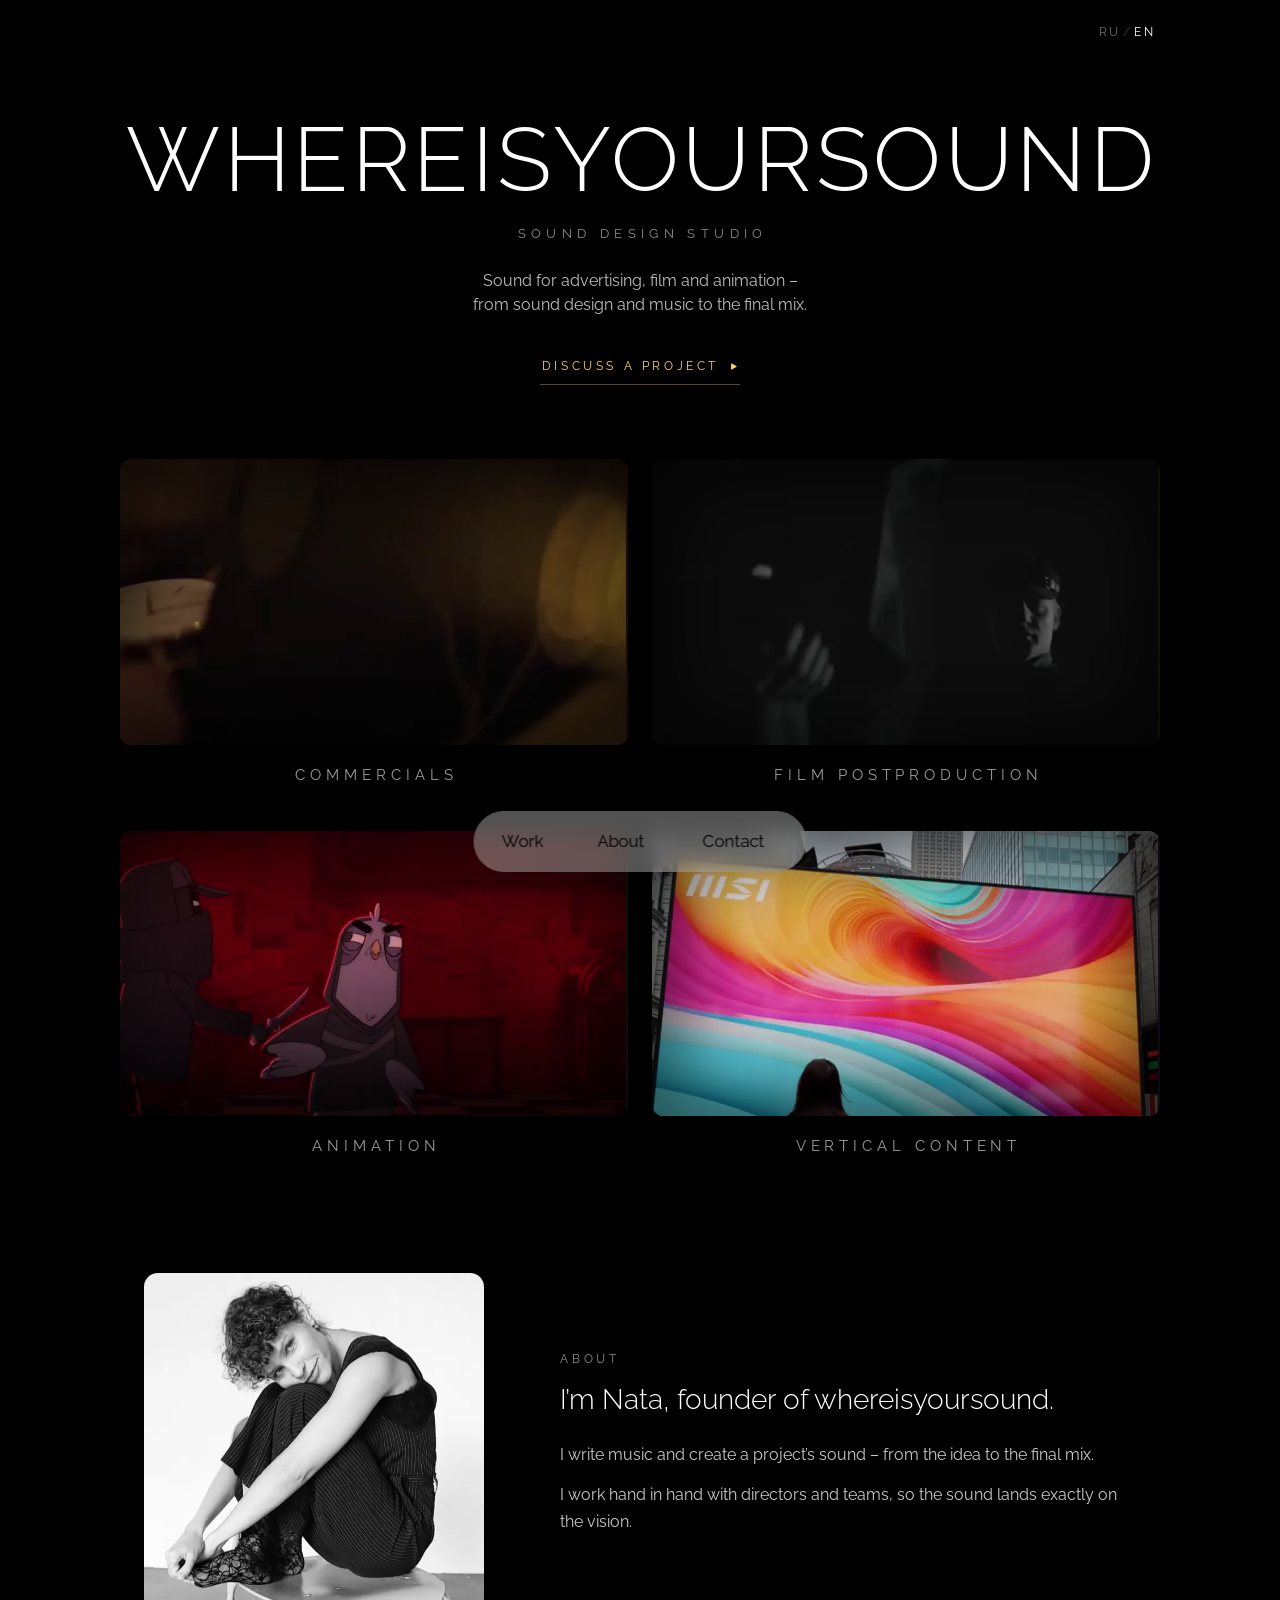
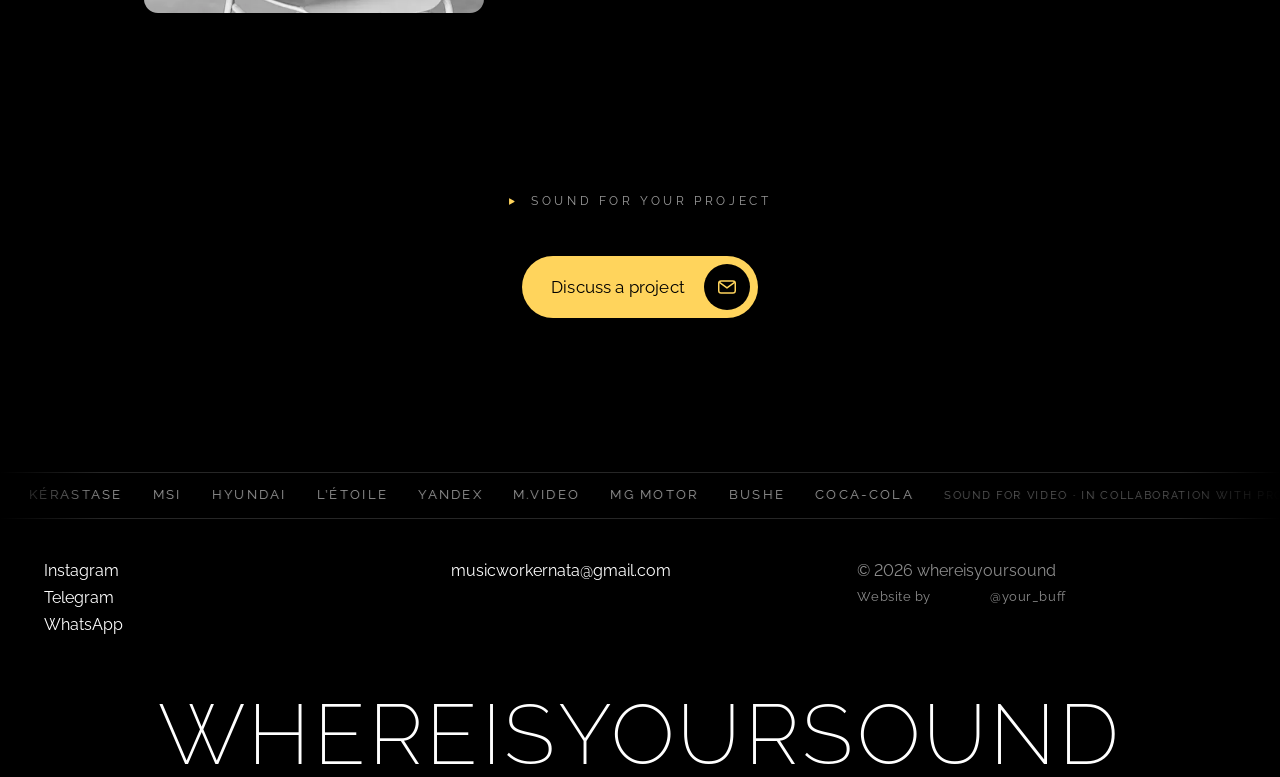
==== index.html @ 17f1e1b6 "Link preview: a clearer "Sound design studio" Co-Authored-By: Claude Opus 5.5 <noreply@anthropic.com" ====
<!doctype html>
<html lang="en">
<head>
<meta charset="utf-8">
<meta name="viewport" content="width=device-width, initial-scale=1">
<title>whereisyoursound – sound for advertising, film and animation</title>
<meta name="description" content="whereisyoursound – sound design and music by Nata for advertising, film and animation, from sound design to the final mix.">
<link rel="canonical" href="https://whereisyoursound.com/">
<meta name="theme-color" content="#000000">
<!-- link previews in messengers and social networks -->
<meta property="og:type" content="website">
<meta property="og:site_name" content="whereisyoursound">
<meta property="og:title" content="whereisyoursound – sound design studio">
<meta property="og:description" content="Sound for film, advertising and animation – from sound design and music to the final mix. Nata.">
<meta property="og:url" content="https://whereisyoursound.com/">
<meta property="og:image" content="https://whereisyoursound.com/assets/img/og.jpg?v=5">
<meta property="og:image:width" content="1200">
<meta property="og:image:height" content="630">
<meta property="og:image:alt" content="whereisyoursound – sound design studio">
<meta name="twitter:card" content="summary_large_image">
<link rel="icon" href="assets/img/favicon.svg" type="image/svg+xml">
<link rel="preload" href="assets/fonts/raleway-latin-wght-normal.woff2" as="font" type="font/woff2" crossorigin>
<link rel="preload" href="assets/fonts/raleway-cyrillic-wght-normal.woff2" as="font" type="font/woff2" crossorigin>
<link rel="preconnect" href="https://kinescope.io">
<link rel="stylesheet" href="assets/css/style.css?v=20261029l">
</head>
<body>



<main>
  <header class="masthead container">
    <div class="lang" role="group" aria-label="Язык" data-i18n-attr="aria-label:langLabel">
      <button type="button" data-lang="ru" aria-pressed="true" lang="ru" aria-label="Русский">RU</button>
      <button type="button" data-lang="en" aria-pressed="false" lang="en" aria-label="English">EN</button>
    </div>
    <h1 class="masthead__title">whereisyoursound</h1>
    <p class="masthead__sub" data-i18n="sub">Sound design studio</p>
    <p class="masthead__offer" data-i18n="offer">Звук для рекламы, кино и анимации – от саунд-дизайна и музыки до сведения.</p>
    <div class="hero-contact">
      <button type="button" class="masthead__cta" aria-expanded="false" aria-controls="hero-ways"><span data-i18n="ctaShort">Обсудить проект</span><svg width="20" height="20" viewBox="0 0 24 24" fill="currentColor" aria-hidden="true"><path d="M7.4 3.9Q5.5 2.8 5.5 5v14q0 2.2 1.9 1.1l12-6.9q1.9-1.2 0-2.4z"/></svg></button>
      <div class="hero-ways" id="hero-ways">
        <a href="mailto:musicworkernata@gmail.com" aria-label="E-mail" title="musicworkernata@gmail.com" tabindex="-1"><svg width="20" height="20" viewBox="0 0 24 24" fill="none" stroke="currentColor" stroke-width="1.6" stroke-linecap="round" stroke-linejoin="round" aria-hidden="true"><rect x="3" y="5.5" width="18" height="13" rx="2.5"/><path d="m3.8 7 8.2 6 8.2-6"/></svg></a>
        <a href="https://t.me/whereisyourbird" target="_blank" rel="noopener" aria-label="Telegram" title="Telegram" tabindex="-1"><svg width="20" height="20" viewBox="0 0 24 24" fill="currentColor" aria-hidden="true"><path d="M20.7 4.3c.4-.2.9.2.8.7l-2.9 13.6c-.1.6-.8.8-1.3.5l-4.1-3-2 1.9c-.2.2-.6.1-.6-.2l.2-3 7.2-6.6c.3-.3-.1-.6-.4-.4l-8.9 5.6-3.8-1.2c-.6-.2-.6-1 0-1.2z"/></svg></a>
        <a href="https://wa.me/995591052375" target="_blank" rel="noopener" aria-label="WhatsApp" title="WhatsApp" tabindex="-1"><svg width="20" height="20" viewBox="0 0 24 24" fill="none" stroke="currentColor" stroke-width="1.6" stroke-linecap="round" stroke-linejoin="round" aria-hidden="true"><path d="M3.6 20.4 4.8 16A8.6 8.6 0 1 1 8 19.2z"/><path d="M9.2 8.4c.2-.4.6-.4.8 0l.7 1.5c.1.3 0 .6-.2.8l-.5.5a6 6 0 0 0 2.9 2.9l.5-.5c.2-.2.5-.3.8-.2l1.5.7c.4.2.4.6 0 .8-.7.6-1.6.9-2.5.6a8 8 0 0 1-4.6-4.6c-.3-.9 0-1.8.6-2.5z" fill="currentColor" stroke="none"/></svg></a>
      </div>
    </div>
  </header>

  <section id="work" class="container" aria-labelledby="work-label">
    <h2 id="work-label" class="visually-hidden" data-i18n="workLabel">Работы</h2>
    <div class="cats" id="cats"></div>
  </section>

  <section id="about" class="about">
    <div class="container about__inner">
      <img class="about__photo" src="assets/img/nata.webp"
        srcset="assets/img/nata-320.webp 320w, assets/img/nata.webp 600w"
        sizes="(min-width: 760px) 340px, 112px"
        width="600" height="600" loading="lazy" decoding="async"
        alt="Ната, основательница whereisyoursound" data-i18n-attr="alt:photoAlt">
      <div class="about__head">
        <p class="eyebrow" data-i18n="who">Обо мне</p>
        <p class="about__lead" data-i18n="l1">Я Ната, основательница whereisyoursound.</p>
      </div>
      <div class="about__body reveal">
        <span><span data-i18n="l2">Пишу музыку и создаю звук проекта – от идеи до финального микса.</span></span>
        <span><span data-i18n="l3">Работаю в тесной связке с режиссёрами и командами: так звук попадает точно в замысел.</span></span>
      </div>
    </div>
  </section>

  <section id="contact" class="container contact">
    <p class="contact__kicker"><svg width="20" height="20" viewBox="0 0 24 24" fill="currentColor" aria-hidden="true"><path d="M7.4 3.9Q5.5 2.8 5.5 5v14q0 2.2 1.9 1.1l12-6.9q1.9-1.2 0-2.4z"/></svg><span data-i18n="kicker">Звук для вашего проекта</span></p>
    <div class="contact__action">
      <button type="button" class="cta" aria-expanded="false" aria-controls="contact-menu">
        <span class="cta__text" data-i18n="cta">Обсудить проект</span>
        <svg width="20" height="20" viewBox="0 0 24 24" fill="none" stroke="currentColor" stroke-width="1.6" stroke-linecap="round" stroke-linejoin="round" aria-hidden="true"><rect x="3" y="5.5" width="18" height="13" rx="2.5"/><path d="m3.8 7 8.2 6 8.2-6"/></svg>
      </button>
      <div class="contact-menu" id="contact-menu" role="menu" hidden>
        <a role="menuitem" href="mailto:musicworkernata@gmail.com"><span class="contact-menu__icon"><svg width="20" height="20" viewBox="0 0 24 24" fill="none" stroke="currentColor" stroke-width="1.6" stroke-linecap="round" stroke-linejoin="round" aria-hidden="true"><rect x="3" y="5.5" width="18" height="13" rx="2.5"/><path d="m3.8 7 8.2 6 8.2-6"/></svg></span><span data-i18n="byMail">Почта</span></a>
        <a role="menuitem" href="https://t.me/whereisyourbird" target="_blank" rel="noopener"><span class="contact-menu__icon"><svg width="20" height="20" viewBox="0 0 24 24" fill="currentColor" aria-hidden="true"><path d="M20.7 4.3c.4-.2.9.2.8.7l-2.9 13.6c-.1.6-.8.8-1.3.5l-4.1-3-2 1.9c-.2.2-.6.1-.6-.2l.2-3 7.2-6.6c.3-.3-.1-.6-.4-.4l-8.9 5.6-3.8-1.2c-.6-.2-.6-1 0-1.2z"/></svg></span>Telegram</a>
        <a role="menuitem" href="https://wa.me/995591052375" target="_blank" rel="noopener"><span class="contact-menu__icon"><svg width="20" height="20" viewBox="0 0 24 24" fill="none" stroke="currentColor" stroke-width="1.6" stroke-linecap="round" stroke-linejoin="round" aria-hidden="true"><path d="M3.6 20.4 4.8 16A8.6 8.6 0 1 1 8 19.2z"/><path d="M9.2 8.4c.2-.4.6-.4.8 0l.7 1.5c.1.3 0 .6-.2.8l-.5.5a6 6 0 0 0 2.9 2.9l.5-.5c.2-.2.5-.3.8-.2l1.5.7c.4.2.4.6 0 .8-.7.6-1.6.9-2.5.6a8 8 0 0 1-4.6-4.6c-.3-.9 0-1.8.6-2.5z" fill="currentColor" stroke="none"/></svg></span>WhatsApp</a>
      </div>
    </div>
  </section>
</main>

<section class="marquee marquee--loud" aria-labelledby="brands-label">
  <h2 id="brands-label" class="visually-hidden" data-i18n="brandsLabel">Бренды и проекты</h2>
  <div class="marquee__track" id="marquee"></div>
</section>

<footer class="footer container">
  <div class="footer__grid">
    <div class="footer__links">
      <a href="https://www.instagram.com/whereisyoursound/" target="_blank" rel="noopener">Instagram</a>
      <a href="https://t.me/whereisyourbird" target="_blank" rel="noopener">Telegram</a>
      <a href="https://wa.me/995591052375" target="_blank" rel="noopener">WhatsApp</a>
    </div>
    <a class="footer__mail" href="mailto:musicworkernata@gmail.com">musicworkernata@gmail.com</a>
    <div class="muted">
      <div>© <span id="year">2026</span> whereisyoursound</div>
      <a class="footer__credit" href="https://t.me/your_buff" target="_blank" rel="noopener"><span data-i18n="credit">Разработка сайта –</span> @your_buff</a>
    </div>
  </div>
  <div class="footer__word" aria-hidden="true">whereisyoursound</div>
</footer>

<nav class="nav" aria-label="Основная навигация" data-i18n-attr="aria-label:navLabel">
  <a href="#work" data-i18n="navWork">Работы</a>
  <a href="#about" data-i18n="navAbout">Обо мне</a>
  <a href="#contact" data-i18n="navContact">Контакты</a>
</nav>

<dialog class="sheet" id="sheet" aria-labelledby="sheet-title">
  <div class="container">
    <div class="sheet__head">
      <h2 class="sheet__title" id="sheet-title"></h2>
      <button type="button" class="sheet__close" id="sheet-close" aria-label="Закрыть" data-i18n-attr="aria-label:close">
        <svg width="26" height="26" viewBox="0 0 24 24" fill="none" stroke="currentColor" stroke-width="1.6" stroke-linecap="round" aria-hidden="true"><path d="M5 5l14 14M19 5 5 19"/></svg>
      </button>
    </div>
    <div class="cards" id="cards"></div>
  </div>
</dialog>

<script src="assets/js/data.js?v=20261029l"></script>
<script src="assets/js/main.js?v=20261029l"></script>
<script src="assets/js/trail.js?v=20261029l" defer></script>
</body>
</html>
---- assets/css/style.css ----
/* ---------- Fonts (self-hosted Raleway, no external requests) ---------- */
@font-face {
  font-family: "Raleway";
  font-style: normal;
  font-weight: 100 900;
  font-display: swap;
  src: url("../fonts/raleway-cyrillic-wght-normal.woff2") format("woff2");
  unicode-range: U+0301, U+0400-045F, U+0490-0491, U+04B0-04B1, U+2116;
}
@font-face {
  font-family: "Raleway";
  font-style: normal;
  font-weight: 100 900;
  font-display: swap;
  src: url("../fonts/raleway-latin-wght-normal.woff2") format("woff2");
  unicode-range: U+0000-00FF, U+0131, U+0152-0153, U+02BB-02BC, U+02C6, U+02DA, U+02DC, U+0304, U+0308, U+0329, U+2000-206F, U+20AC, U+2122, U+2191, U+2193, U+2212, U+2215, U+FEFF, U+FFFD;
}

/* ---------- Tokens ---------- */
:root {
  --accent: #ff5a2e;
  --tri: #ffd45c; /* the warm yellow of the triangles: marquee, cursor, contact circle */
  --cursor: url("data:image/svg+xml,%3Csvg xmlns='http://www.w3.org/2000/svg' width='28' height='28' viewBox='0 0 28 28'%3E%3Ccircle cx='14' cy='14' r='12.5' fill='rgba(0,0,0,0.45)' stroke='rgba(0,0,0,0.5)' stroke-width='3'/%3E%3Ccircle cx='14' cy='14' r='12.5' fill='none' stroke='%23ffd45c' stroke-width='1.4'/%3E%3Cpath d='M12.2 9.6Q11 8.9 11 10.3v7.4q0 1.4 1.2.7l6.3-3.7q1.2-.7 0-1.4z' fill='%23ffd45c'/%3E%3C/svg%3E") 14 14, auto;
  --cursor-link: url("data:image/svg+xml,%3Csvg xmlns='http://www.w3.org/2000/svg' width='28' height='28' viewBox='0 0 28 28'%3E%3Ccircle cx='14' cy='14' r='12.5' fill='rgba(0,0,0,0.45)' stroke='rgba(0,0,0,0.5)' stroke-width='3'/%3E%3Ccircle cx='14' cy='14' r='12.5' fill='none' stroke='%23ffd45c' stroke-width='1.4'/%3E%3Cpath d='M12.2 9.6Q11 8.9 11 10.3v7.4q0 1.4 1.2.7l6.3-3.7q1.2-.7 0-1.4z' fill='%23ffd45c'/%3E%3C/svg%3E") 14 14, pointer;
  --cursor-video: url("data:image/svg+xml,%3Csvg xmlns='http://www.w3.org/2000/svg' width='56' height='56' viewBox='0 0 28 28'%3E%3Ccircle cx='14' cy='14' r='12.5' fill='rgba(0,0,0,0.45)' stroke='rgba(0,0,0,0.5)' stroke-width='3'/%3E%3Ccircle cx='14' cy='14' r='12.5' fill='none' stroke='%23ffd45c' stroke-width='1'/%3E%3Cpath d='M12.2 9.6Q11 8.9 11 10.3v7.4q0 1.4 1.2.7l6.3-3.7q1.2-.7 0-1.4z' fill='%23ffd45c'/%3E%3C/svg%3E") 28 28, pointer; /* bigger over the videos */
  --cursor-close: url("data:image/svg+xml,%3Csvg xmlns='http://www.w3.org/2000/svg' width='40' height='40' viewBox='0 0 28 28'%3E%3Ccircle cx='14' cy='14' r='12.5' fill='rgba(0,0,0,0.45)' stroke='rgba(0,0,0,0.5)' stroke-width='3'/%3E%3Ccircle cx='14' cy='14' r='12.5' fill='none' stroke='%23ffffff' stroke-width='1.2'/%3E%3Cpath d='M10.2 10.2 17.8 17.8M17.8 10.2 10.2 17.8' stroke='%23ffffff' stroke-width='1.6' stroke-linecap='round'/%3E%3C/svg%3E") 20 20, pointer; /* a white cross over the close button */
  --cursor-cta: url("data:image/svg+xml,%3Csvg xmlns='http://www.w3.org/2000/svg' width='48' height='48' viewBox='0 0 28 28'%3E%3Ccircle cx='14' cy='14' r='12.5' fill='rgba(0,0,0,0.08)' stroke='%23000' stroke-width='1'/%3E%3Cpath d='M12.2 9.6Q11 8.9 11 10.3v7.4q0 1.4 1.2.7l6.3-3.7q1.2-.7 0-1.4z' fill='%23000'/%3E%3C/svg%3E") 24 24, pointer; /* dark and bigger over the yellow button */
  --bg: #000000;
  --fg: #ffffff;
  --muted: #8c8c8c;
  --line: #262626;
  --nav-bg: rgba(205, 205, 205, 0.4);
  --cta-bg: var(--tri);
  --cta-fg: #000000;
  --tile-glow: rgba(255, 255, 255, 0.22);
  --font-display: "Raleway", system-ui, -apple-system, "Segoe UI", sans-serif;
  --font-body: "Raleway", system-ui, -apple-system, "Segoe UI", sans-serif;
  --gutter: clamp(16px, 3.4vw, 48px);
  --ease: cubic-bezier(0.35, 1, 0.6, 1);
  /* iOS-like motion: the system sheet curve, and a soft spring for presses */
  --ios: cubic-bezier(0.32, 0.72, 0, 1);
  --spring: cubic-bezier(0.34, 1.36, 0.64, 1);
  color-scheme: dark;
}

/* ---------- Base ---------- */
*, *::before, *::after { box-sizing: border-box; }
html { -webkit-text-size-adjust: 100%; }
body {
  margin: 0;
  background: var(--bg);
  color: var(--fg);
  font-family: var(--font-body);
  font-variant-numeric: lining-nums;
  font-size: 18px;
  line-height: 1.45;
  -webkit-font-smoothing: antialiased;
  -moz-osx-font-smoothing: grayscale;
  transition: background-color 0.4s var(--ease), color 0.4s var(--ease);
}
a { color: inherit; text-decoration: none; }
button { font: inherit; color: inherit; }
img, video { display: block; max-width: 100%; }
:focus-visible { outline: 2px solid var(--accent); outline-offset: 4px; }
.visually-hidden {
  position: absolute; width: 1px; height: 1px; padding: 0; margin: -1px;
  overflow: hidden; clip: rect(0 0 0 0); white-space: nowrap; border: 0;
}
.container { max-width: 1440px; margin: 0 auto; padding-inline: var(--gutter); }
.html-locked { overflow: hidden; }

/* both languages share one grid cell; the inactive one keeps its space */
.i18n { display: inline-grid; }
.i18n > * { grid-area: 1 / 1; }
html[lang="ru"] .i18n > [lang="en"],
html[lang="en"] .i18n > [lang="ru"] { visibility: hidden; }
[tabindex="-1"]:focus { outline: none; }

/* language change: copy cross-fades instead of jumping */
main, footer, .marquee, .nav { transition: opacity 0.18s ease; }
.is-switching main, .is-switching footer, .is-switching .marquee, .is-switching .nav { opacity: 0; }

/* tactile press feedback, like native apps */
.nav a, .lang button, .cat__btn, .card__btn, .cta, .sheet__close, .footer__links a {
  -webkit-tap-highlight-color: transparent;
}
/* press: quick and soft going in, a gentle spring coming back – like iOS */
.nav a:active, .lang button:active, .sheet__close:active { transform: scale(0.94); transition-duration: 0.1s; transition-timing-function: ease-out; }
.cat__btn:active, .card__btn:active { transform: scale(0.97); transition-duration: 0.12s; transition-timing-function: ease-out; }
.sheet__close { transition: opacity 0.2s, transform 0.45s var(--spring); }

/* ---------- Marquee ---------- */
.marquee {
  overflow: hidden;
  border-bottom: 1px solid var(--line);
  padding: 13px 0;
  -webkit-mask-image: linear-gradient(90deg, transparent, #000 8%, #000 92%, transparent);
          mask-image: linear-gradient(90deg, transparent, #000 8%, #000 92%, transparent);
}
/* fixed height: the strip is filled by JS, so reserve its line up front (no layout shift) */
.marquee__track { display: flex; align-items: center; width: max-content; height: 14px; animation: marquee 70s linear infinite; }
.marquee:hover .marquee__track,
.marquee.is-offscreen .marquee__track { animation-play-state: paused; }
/* moved by script (it can be dragged): no CSS animation, horizontal drags
   belong to the strip, vertical ones still scroll the page */
.marquee.is-draggable { touch-action: pan-y; cursor: grab; user-select: none; -webkit-user-select: none; }
.marquee.is-draggable .marquee__track { animation: none; will-change: transform; }
.marquee.is-dragging { cursor: grabbing; }
.marquee__group { display: flex; align-items: center; flex-shrink: 0; }
.marquee__item { display: flex; align-items: baseline; gap: 30px; padding-inline: 36px; white-space: nowrap; }
/* a quiet strip, like credits: small grey names, darker notes, slow */
.marquee__name { font-family: var(--font-display); font-weight: 400; font-size: clamp(12px, 0.95vw, 14px); letter-spacing: 0.2em; text-transform: uppercase; line-height: 1; color: #8c8c8c; }
.marquee__note { font-size: 10.5px; letter-spacing: 0.16em; text-transform: uppercase; color: #565656; }
.marquee__sep { flex: none; width: 10px; height: 10px; color: var(--tri); }
@keyframes marquee { to { transform: translateX(-50%); } }

/* ---------- Language switch ----------
   "RU / EN" in the site type, the current language white, the other grey.
   It has one fixed place just under the brand strip, lined up with the
   right edge of the videos, and scrolls away with the page. */
.masthead { position: relative; }
.lang {
  position: absolute; z-index: 5; top: 16px;
  /* the work grid is at most 1040px wide and centred: line up with its edge */
  right: calc(var(--gutter) + max(0px, (100% - 2 * var(--gutter) - 1040px) / 2));
  display: flex; align-items: center; gap: 2px;
}
.lang button {
  position: relative; padding: 8px 4px 8px calc(4px + 0.24em); border: 0; background: none; cursor: var(--cursor-link);
  font-family: var(--font-display); font-size: 12px; font-weight: 400; letter-spacing: 0.24em;
  color: #6f6f6f; transition: color 0.25s, transform 0.15s ease;
}
.lang button + button::before {
  content: "/"; position: absolute; left: -4px; color: #3d3d3d; letter-spacing: 0; pointer-events: none;
}
.lang button[aria-pressed="true"] { color: #fff; cursor: default; }
.lang button[aria-pressed="false"]:hover { color: #cfcfcf; }

/* ---------- Header ---------- */
.masthead { text-align: center; padding: clamp(64px, 9vw, 120px) 0 clamp(40px, 5vw, 64px); }
.masthead__title {
  margin: 0;
  font-family: var(--font-display); font-weight: 300; text-transform: uppercase;
  font-size: clamp(26px, 7vw, 108px); line-height: 1; letter-spacing: 0.04em; padding-left: 0.04em;
}
.masthead__sub {
  margin: 20px 0 0; font-size: clamp(11px, 1vw, 14px); letter-spacing: 0.42em;
  text-transform: uppercase; color: var(--muted); padding-left: 0.42em;
}
/* one plain line of what the studio does, and a quiet way to get in touch */
.masthead__offer {
  margin: 26px auto 0; max-width: 34em; font-size: clamp(15px, 1.25vw, 18px); line-height: 1.5;
  color: #bdbdbd; text-wrap: balance;
}
.masthead__cta {
  background: none; border-width: 0 0 1px; border-style: solid; font-family: inherit; cursor: var(--cursor-link);
  display: inline-flex; align-items: center; gap: 10px; margin: 0; padding: 8px 2px;
  font-size: 12px; letter-spacing: 0.3em; text-transform: uppercase; color: var(--tri);
  border-bottom: 1px solid rgba(255, 212, 92, 0.35); transition: border-color 0.3s var(--ease), color 0.3s;
}
.masthead__cta svg { width: 9px; height: 9px; transition: transform 0.3s var(--ease); }
.masthead__cta:hover { border-color: var(--tri); }
.masthead__cta:hover svg { transform: translateX(3px); }
/* "Discuss a project" at the top unfolds in place: the words lift away and
   three yellow buttons – mail, Telegram, WhatsApp – roll out one by one;
   a click anywhere else folds them back */
.hero-contact { position: relative; display: inline-flex; align-items: center; min-height: 56px; margin-top: 22px; }
.masthead__cta { transition: opacity 0.3s var(--ease), transform 0.4s var(--ease), border-color 0.3s var(--ease), color 0.3s; }
.hero-contact.is-open .masthead__cta { opacity: 0; transform: translateY(-10px); pointer-events: none; }
.hero-ways {
  position: absolute; left: 50%; top: 50%; transform: translate(-50%, -50%);
  display: flex; align-items: center; gap: 16px; pointer-events: none;
}
.hero-ways a {
  display: grid; place-items: center; width: 52px; height: 52px; border-radius: 50%; padding: 0; border: 0;
  background: var(--tri); color: #000;
  opacity: 0; transform: translateY(8px) scale(0.4) rotate(-40deg);
  transition: opacity 0.25s var(--ease), transform 0.5s cubic-bezier(0.34, 1.56, 0.64, 1), box-shadow 0.3s;
}
.hero-ways svg { width: 24px; height: 24px; }
.hero-contact.is-open .hero-ways { pointer-events: auto; }
.hero-contact.is-open .hero-ways > * { opacity: 1; transform: none; }
.hero-contact.is-open .hero-ways > :nth-child(2) { transition-delay: 0.06s; }
.hero-contact.is-open .hero-ways > :nth-child(3) { transition-delay: 0.12s; }
.hero-ways a:hover { box-shadow: 0 6px 20px rgba(255, 212, 92, 0.45); transform: translateY(-2px) scale(1.06); transition-delay: 0s; }


/* ---------- Category grid ---------- */
/* phones: one large tile per row (like TIHO); from 760px: two per row */
.cats {
  display: grid;
  grid-template-columns: minmax(0, 1fr);
  gap: 36px;
  padding-bottom: clamp(24px, 3vw, 40px);
}
@media (min-width: 760px) { .cats { grid-template-columns: repeat(2, minmax(0, 1fr)); gap: 56px 24px; } }
.cat { display: flex; flex-direction: column; align-items: center; gap: 14px; transition: opacity 0.4s var(--ease); }
@media (min-width: 760px) { .cat { gap: 20px; } }
@media (hover: hover) {
  .cats:hover .cat:not(:hover) { opacity: 0.45; }
}
.cat__btn, .card__btn {
  position: relative; width: 100%; border: 0; padding: 0; overflow: hidden;
  border-radius: 12px; background: #141414; cursor: var(--cursor-link);
  transition: box-shadow 0.5s var(--ios), transform 0.55s var(--spring);
}
@media (hover: hover) and (pointer: fine) {
  .cat__btn:hover, .card__btn:not(.is-playing):hover { transform: scale(1.012); }
  .cat__btn:hover:active, .card__btn:not(.is-playing):hover:active { transform: scale(0.97); transition-duration: 0.12s; }
}
.cat__btn { aspect-ratio: 4 / 3; border-radius: 12px; }
@media (min-width: 760px) {
  .cat__btn { border-radius: 12px; }
  /* odd last tile spans the full row at the same height */
  .cat:last-child:nth-child(odd) { grid-column: 1 / -1; }
  .cat:last-child:nth-child(odd) .cat__btn { aspect-ratio: 8 / 3; }
}
/* desktop: three tiles in the first row, then two – less to scroll */
@media (min-width: 1100px) {
  /* a calmer size: the grid stays narrower than the page */
  .cats { grid-template-columns: repeat(6, minmax(0, 1fr)); gap: 44px 24px; max-width: 1040px; margin-inline: auto; }
  .cat { grid-column: span 2; }
  .cat:nth-child(5n + 4), .cat:nth-child(5n + 5) { grid-column: span 3; }
  .cat:last-child:nth-child(odd) { grid-column: span 3; }
  /* wider tiles keep the height of the row above */
  .cat:nth-child(5n + 4) .cat__btn, .cat:nth-child(5n + 5) .cat__btn { aspect-ratio: 2 / 1; }
  /* four sections: two rows of two wide tiles */
  .cat:first-child:nth-last-child(4), .cat:first-child:nth-last-child(4) ~ .cat { grid-column: span 3; }
  .cat:first-child:nth-last-child(4) .cat__btn, .cat:first-child:nth-last-child(4) ~ .cat .cat__btn { aspect-ratio: 16 / 9; }
}
/* YouTube-like cards: thumbnails with a soft 12px rounding, no glow; on
   hover a quiet grey panel lights up behind the whole card (thumbnail
   and title together) */
.cat, .card { position: relative; isolation: isolate; }
.cat::before, .card::before {
  content: ""; position: absolute; inset: -8px; z-index: -1; border-radius: 18px;
  background: rgba(255, 255, 255, 0.07); opacity: 0; transform: scale(0.98);
  transition: opacity 0.3s var(--ios), transform 0.45s var(--ios); pointer-events: none;
}
@media (hover: hover) and (pointer: fine) {
  .cat:hover::before, .card:hover::before { opacity: 1; transform: none; }
}
.cat__btn video, .cat__btn img, .card__btn video, .card__btn img, .card__btn iframe {
  position: absolute; inset: 0; width: 100%; height: 100%; object-fit: cover; border: 0;
}
/* the previews run 2px past every edge of their rounded tile: no hairline
   of the tile (or of a video's own edge row) can peek through after
   sub-pixel rounding */
.cat__btn video, .cat__btn img, .card__btn video, .card__btn img {
  inset: -2px; width: calc(100% + 4px); height: calc(100% + 4px);
}
.vignette { position: absolute; inset: 0; box-shadow: inset 0 0 clamp(40px, 6vw, 90px) clamp(12px, 2vw, 30px) rgba(0, 0, 0, 0.6); pointer-events: none; }
.cat__label {
  font-size: 13px; letter-spacing: 0.3em; line-height: 1.4; text-transform: uppercase;
  padding-left: 0.3em; text-align: center;
  color: #9a9a9a; transition: color 0.35s var(--ease);
}
.cat:hover .cat__label, .cat:focus-within .cat__label { color: #fff; }
@media (min-width: 760px) { .cat__label { font-size: clamp(14px, 1.2vw, 18px); letter-spacing: 0.32em; padding-left: 0.32em; } }

/* placeholder until preview loops are added */
.placeholder { position: absolute; inset: 0; display: flex; align-items: center; justify-content: center; }
.placeholder__note {
  position: absolute; left: 12px; top: 10px; font-size: 10px; letter-spacing: 0.1em;
  text-transform: uppercase; color: #9a9a9a;
}
.meter { display: flex; align-items: flex-end; gap: clamp(4px, 0.6vw, 8px); height: clamp(32px, 4.4vw, 64px); }
.meter i {
  display: block; width: clamp(5px, 0.7vw, 10px); height: 100%; border-radius: 5px; background: rgba(255, 255, 255, 0.45);
  transform-origin: 50% 100%; animation: level 1.1s cubic-bezier(0.45, 0, 0.55, 1) infinite alternate;
}
.meter i:nth-child(2) { animation-delay: -0.35s; animation-duration: 0.9s; }
.meter i:nth-child(3) { animation-delay: -0.7s; animation-duration: 1.3s; }
.meter i:nth-child(4) { animation-delay: -0.2s; animation-duration: 1s; }
.meter i:nth-child(5) { animation-delay: -0.55s; animation-duration: 1.2s; }
@keyframes level { from { transform: scaleY(0.35); } to { transform: scaleY(1); } }

/* ---------- Category dialog ---------- */
.sheet {
  position: fixed; inset: 0; width: 100%; max-width: none; height: 100%; max-height: none;
  margin: 0; padding: 0; border: 0; background: var(--bg); color: var(--fg); overflow-y: auto;
}
.sheet::backdrop { background: var(--bg); }
/* opens like an iOS sheet: rises from below on the system curve; its
   cards follow one after another; closes by sliding back down */
.sheet[open] { animation: sheet-in 0.6s var(--ios); }
.sheet.is-closing { animation: sheet-out 0.34s cubic-bezier(0.4, 0, 0.8, 0.3) forwards; }
@keyframes sheet-in { from { opacity: 0; transform: translateY(14vh); } 40% { opacity: 1; } }
@keyframes sheet-out { to { opacity: 0; transform: translateY(10vh); } }
.sheet[open] .card { animation: card-in 0.7s var(--ios) both; }
.sheet[open] .card:nth-child(2) { animation-delay: 0.05s; }
.sheet[open] .card:nth-child(3) { animation-delay: 0.1s; }
.sheet[open] .card:nth-child(4) { animation-delay: 0.15s; }
.sheet[open] .card:nth-child(n + 5) { animation-delay: 0.2s; }
@keyframes card-in { from { opacity: 0; transform: translateY(28px); } }
.sheet__head {
  position: sticky; top: 0; z-index: 1; background: var(--bg);
  display: flex; justify-content: space-between; align-items: center; gap: 24px; padding: 24px 0 28px;
}
.sheet__title {
  margin: 0; font-weight: 500; font-size: clamp(20px, 2.4vw, 32px);
  letter-spacing: 0.3em; text-transform: uppercase;
}
.sheet__close {
  flex: none; width: 60px; height: 60px; border: 1px solid var(--line); background: transparent;
  display: flex; align-items: center; justify-content: center; cursor: var(--cursor-link);
}
.cards {
  display: grid; grid-template-columns: repeat(auto-fill, minmax(min(100%, 520px), 1fr));
  gap: 48px 32px; padding-bottom: 120px;
}
/* vertical videos: columns of a fixed share, centred, so a short row
   (two videos) sits in the middle instead of leaving room on the right */
.cards--vertical { --cols: 2; --gap: 12px; display: flex; flex-wrap: wrap; justify-content: center; gap: 28px var(--gap); }
.cards--vertical .card { width: calc((100% - (var(--cols) - 1) * var(--gap)) / var(--cols)); }
@media (min-width: 760px) { .cards--vertical { --cols: 4; --gap: 24px; row-gap: 48px; } }
.cards--vertical .card__btn { aspect-ratio: 9 / 16; }
.cards--vertical .card__play { width: 56px; height: 56px; }
.cards--vertical .card__caption { font-size: 12px; letter-spacing: 0.22em; padding-left: 0.22em; }
.card { display: flex; flex-direction: column; gap: 16px; }
.card__btn { aspect-ratio: 16 / 9; color: #fff; }
.card__play {
  position: absolute; inset: 0; margin: auto; width: 88px; height: 88px; border-radius: 50%;
  border: 2px solid rgba(255, 255, 255, 0.85); display: flex; align-items: center; justify-content: center;
  transition: transform 0.3s var(--ease);
}
.card__btn:hover .card__play { transform: scale(1.06); }
.card__btn.is-playing { cursor: auto; }
/* dark, not white, while the player is still loading: the frame waits
   hidden over a slow dark shimmer and fades in once it has loaded */
.card__btn iframe { background: #111; color-scheme: dark; transition: opacity 0.5s var(--ease); }
.card__btn.is-loading iframe { opacity: 0; }
.card__btn.is-loading:not(.has-preview)::before {
  content: ""; position: absolute; inset: 0;
  background: linear-gradient(100deg, #111 30%, #1d1d1d 50%, #111 70%) 0 0 / 300% 100%;
  animation: card-shimmer 1.4s linear infinite;
}
@keyframes card-shimmer { to { background-position: -150% 0; } }
/* our own quiet loader while the player gets ready: the preview dims and
   a thin yellow arc turns where the play button was */
.card__btn video { transition: filter 0.5s var(--ios); }
.card__btn.is-loading video { filter: brightness(0.45) saturate(0.8); }
.card__btn.is-loading::after {
  content: ""; position: absolute; z-index: 3; left: 50%; top: 50%;
  width: 42px; height: 42px; margin: -21px 0 0 -21px; border-radius: 50%;
  border: 1.5px solid rgba(255, 212, 92, 0.18); border-top-color: var(--tri);
  animation: card-spin 0.9s linear infinite, card-loader-in 0.4s var(--ios) both;
}
@keyframes card-spin { to { transform: rotate(360deg); } }
@keyframes card-loader-in { from { opacity: 0; } }
/* names under the videos: the same type as the section labels */
.card__caption {
  font-family: var(--font-display); font-weight: 400; font-size: 13px; line-height: 1.4;
  letter-spacing: 0.3em; padding-left: 0.3em; text-transform: uppercase; text-align: center;
  color: #9a9a9a; transition: color 0.35s var(--ease);
}
.card:hover .card__caption { color: #fff; }
.card__caption { display: flex; flex-direction: column; align-items: center; gap: 6px; }
.card__role {
  font-family: var(--font-body); font-size: 13px; letter-spacing: 0.02em; padding-left: 0;
  text-transform: none; color: var(--muted);
}
.cards--vertical .card__role { font-size: 11px; }
@media (min-width: 760px) { .card__caption { font-size: clamp(13px, 1vw, 15px); } }
.card__soon {
  position: absolute; left: 50%; bottom: 20px; transform: translateX(-50%);
  padding: 8px 14px; border-radius: 999px; background: rgba(0, 0, 0, 0.7); color: #fff; font-size: 13px;
}

/* the brand strip, after the contact button and before the footer: a
   middle voice – larger and lighter than the quiet strip, not shouting */
.marquee--loud { border-top: 1px solid var(--line); padding: 15px 0; }
.marquee--loud .marquee__track { height: 15px; animation-duration: 66s; }
.marquee--loud .marquee__item { gap: 30px; padding-inline: 36px; }
.marquee--loud .marquee__name { font-size: clamp(12px, 1vw, 15px); letter-spacing: 0.18em; color: #9e9e9e; }
.marquee--loud .marquee__note { font-size: 10.5px; color: #5c5c5c; }
.marquee--loud .marquee__sep { width: 10px; height: 10px; }

/* ---------- About ---------- */
.about { padding: clamp(56px, 6vw, 96px) 0 clamp(80px, 10vw, 140px); }
.eyebrow {
  margin: 0 0 10px; font-size: 11px; letter-spacing: 0.3em; text-transform: uppercase; color: var(--muted);
}
/* phone: small photo beside the name, text below */
.about__inner {
  display: grid; grid-template-columns: 112px minmax(0, 1fr);
  grid-template-areas: "photo head" "body body"; column-gap: 20px; row-gap: 28px; align-items: center;
}
.about__photo {
  grid-area: photo; width: 100%; height: auto; aspect-ratio: 1; object-fit: cover;
  border-radius: 10px; background: #1a1a1a;
}
.about__head { grid-area: head; }
.about__lead {
  margin: 0; font-family: var(--font-display); font-weight: 300;
  font-size: clamp(20px, 2.2vw, 30px); line-height: 1.25;
}
.about__body {
  grid-area: body; max-width: 560px;
  font-weight: 400; font-size: clamp(16px, 1.2vw, 18px); line-height: 1.65; color: #c9c9c9;
}
.about__body > span { display: block; }
.about__body > span + span { margin-top: 0.9em; }
/* desktop: photo left, name and text to the right, centred against the photo */
@media (min-width: 760px) {
  .about__inner {
    max-width: 1080px; grid-template-columns: 340px minmax(0, 1fr);
    grid-template-areas: "photo head" "photo body"; grid-template-rows: auto auto;
    column-gap: clamp(48px, 6vw, 96px); row-gap: 24px; align-content: center;
  }
  .about__photo { border-radius: 14px; align-self: center; }
  .about__head { align-self: end; }
  .about__body { align-self: start; }
  .eyebrow { font-size: 12px; margin-bottom: 14px; }
}

/* line reveal on scroll (progressive enhancement) */
@supports (animation-timeline: view()) {
  .reveal > span { display: block; overflow: hidden; }
  .reveal > span > span {
    display: block; transform-origin: bottom left;
    animation: rise linear both; animation-timeline: view(); animation-range: entry 10% entry 90%;
  }
}
@keyframes rise { from { opacity: 0; transform: translateY(70%) rotateX(20deg); } to { opacity: 1; transform: none; } }

/* ---------- Contact ---------- */
.contact {
  display: flex; flex-direction: column; align-items: center; justify-content: center; gap: 34px;
  padding: 40px 0 clamp(96px, 12vw, 160px);
}
/* a small line above the button, then the button itself */
.contact__kicker {
  font-family: var(--font-display); font-size: 12px; letter-spacing: 0.3em; padding-left: 0.3em;
  text-transform: uppercase; color: #9a9a9a; text-align: center;
  display: inline-flex; align-items: center; gap: 10px;
}
.contact__kicker svg { width: 9px; height: 9px; color: var(--tri); flex: none; }
/* a yellow capsule with the arrow in a black disc at its end. Now and then
   a thin glint runs across it; on computers it is pulled toward a nearby
   pointer like a magnet (--mx/--my are set by main.js) */
.contact__action { position: relative; }
.cta {
  --mx: 0px; --my: 0px; border: 0; font: inherit; cursor: var(--cursor-link);
  position: relative; display: inline-flex; align-items: center; gap: 16px; overflow: hidden;
  padding: 8px 8px 8px 26px; border-radius: 999px;
  background: var(--cta-bg); color: var(--cta-fg);
  transform: translate(var(--mx), var(--my));
  transition: transform 0.35s var(--ease), box-shadow 0.5s var(--ease);
}
.cta::after {
  content: ""; position: absolute; inset: 0; pointer-events: none;
  background: linear-gradient(105deg, transparent 35%, rgba(255, 255, 255, 0.65) 50%, transparent 65%);
  transform: translateX(-120%); animation: cta-glint 4.5s ease-in-out infinite;
}
.cta__text, .cta svg { position: relative; z-index: 1; }
.cta svg {
  flex: none; width: 46px; height: 46px; padding: 12px; border-radius: 50%;
  background: #000; color: var(--tri);
  transform: translate(calc(var(--mx) * 0.5), calc(var(--my) * 0.5));
  transition: transform 0.35s var(--ease);
}
.cta:hover { box-shadow: 0 10px 40px rgba(255, 212, 92, 0.3); }
.cta:hover svg { transform: translate(calc(var(--mx) * 0.5 + 2px), calc(var(--my) * 0.5 - 2px)) scale(1.08); }
.cta:active { transform: translate(var(--mx), var(--my)) scale(0.97); transition-duration: 0.12s; }
@media (max-width: 400px) {
  .cta { gap: 12px; padding: 6px 6px 6px 22px; }
  .cta svg { width: 40px; height: 40px; padding: 10px; }
  .cta__text { font-size: 15px; }
}
/* the small card that opens above the button: mail, Telegram, WhatsApp */
.contact-menu {
  position: absolute; z-index: 35; left: 50%; bottom: calc(100% + 14px);
  display: flex; gap: 6px; padding: 10px; border-radius: 22px;
  background: rgba(18, 18, 18, 0.96); border: 1px solid #2a2a2a; box-shadow: 0 18px 50px rgba(0, 0, 0, 0.6);
  transform: translateX(-50%) translateY(10px) scale(0.9); transform-origin: 50% 100%;
  opacity: 0; transition: opacity 0.22s var(--ios), transform 0.5s var(--spring);
}
.contact-menu[hidden] { display: flex; visibility: hidden; pointer-events: none; }
.contact-menu.is-open { opacity: 1; transform: translateX(-50%); }
.contact-menu::after { /* a little tail pointing at the button */
  content: ""; position: absolute; left: 50%; bottom: -7px; width: 12px; height: 12px; margin-left: -6px;
  background: inherit; border-right: 1px solid #2a2a2a; border-bottom: 1px solid #2a2a2a; transform: rotate(45deg);
}
.contact-menu a {
  display: flex; flex-direction: column; align-items: center; gap: 8px; min-width: 84px; padding: 12px 10px 10px;
  border-radius: 14px; font-size: 12px; letter-spacing: 0.06em; color: #d6d6d6; transition: background-color 0.2s, color 0.2s;
}
.contact-menu a:hover, .contact-menu a:focus-visible { background: #1f1f1f; color: #fff; }
.contact-menu__icon {
  display: grid; place-items: center; width: 46px; height: 46px; border-radius: 50%;
  background: var(--tri); color: #000; transition: transform 0.3s var(--ease);
}
.contact-menu__icon svg { width: 22px; height: 22px; }
.contact-menu a:hover .contact-menu__icon { transform: translateY(-2px) scale(1.06); }
.cta__text {
  font-family: var(--font-display); font-weight: 400; white-space: nowrap;
  font-size: clamp(16px, 1.3vw, 19px); line-height: 1.15; letter-spacing: 0.01em;
}
@keyframes cta-glint {
  0%, 62% { transform: translateX(-120%); }
  85%, 100% { transform: translateX(120%); }
}
}

/* ---------- Footer ---------- */
.footer { padding-bottom: 150px; }
.footer__grid {
  padding: 40px 0 56px;
  display: grid; grid-template-columns: repeat(auto-fit, minmax(180px, 1fr)); gap: 28px; font-size: 16px;
}
.footer__links { display: flex; flex-direction: column; gap: 4px; }
.footer__links a:hover, .footer__mail:hover { color: var(--accent); }
.muted { color: var(--muted); }
.footer__word {
  font-family: var(--font-display); font-weight: 200; text-transform: uppercase;
  font-size: clamp(20px, 6.6vw, 98px); line-height: 1; letter-spacing: 0.04em;
  white-space: nowrap; overflow: hidden; text-align: center;
}

/* developer credit: quiet and grey, one link right under the copyright */
.footer__credit { display: inline-block; margin-top: 6px; font-size: 13px; letter-spacing: 0.04em; white-space: nowrap; color: var(--muted); text-decoration: none; transition: color 0.2s var(--ease); }
.footer__credit:hover { color: #fff; }

/* ---------- Bottom nav pill ---------- */
.nav {
  position: fixed; left: 50%; bottom: 28px; transform: translateX(-50%); z-index: 40;
  display: flex; align-items: center; gap: 4px; padding: 6px 12px; border-radius: 999px;
  /* see-through, with a light blur behind so the words stay readable over video */
  background: var(--nav-bg); color: #000;
  -webkit-backdrop-filter: blur(10px) saturate(1.2); backdrop-filter: blur(10px) saturate(1.2);
  font-size: 17px; white-space: nowrap; transition: background-color 0.4s var(--ease);
}
.nav a { padding: 12px 16px; transition: opacity 0.2s, transform 0.15s ease; }
.nav a:hover { opacity: 0.6; }
/* phones: an even rhythm – no tall empty bands between blocks */
@media (max-width: 759px) {
  /* more air above the name: calmer, and the name stands out */
  .masthead { padding: 104px 0 36px; }
  .lang { top: 18px; }
  .about { padding: 48px 0 32px; }
  .contact { gap: 24px; padding: 24px 0 56px; }
  .footer { padding-bottom: 110px; }
  .footer__grid { grid-template-columns: 1fr 1fr; gap: 22px 16px; padding: 32px 0 36px; font-size: 15px; }
  .footer__mail, .footer__grid > div:last-child { grid-column: 1 / -1; }
}
@media (max-width: 480px) {
  .nav { padding-left: 12px; font-size: 15px; bottom: 16px; }
  .nav a { padding: 12px 10px; }
}

@media (min-width: 760px) {
  .nav { transition: opacity 0.35s var(--ease), transform 0.35s var(--ease), background-color 0.4s var(--ease); }
  .nav.is-away { opacity: 0; transform: translate(-50%, 16px); pointer-events: none; }
}

/* ---------- Scroll trail (drawn by assets/js/trail.js) ---------- */
.trail { position: absolute; top: 0; left: 0; z-index: 30; pointer-events: none; overflow: visible; }

/* ---------- Cursor: a yellow play button – thin ring, small triangle (fine pointers only) ---------- */
@media (hover: hover) and (pointer: fine) {
  html { cursor: var(--cursor); }
  a, button, label, summary, [role="button"] { cursor: var(--cursor-link); }
  .cat__btn, .card__btn { cursor: var(--cursor-video); }
  .sheet__close, .sheet__close * { cursor: var(--cursor-close); }
  .cta, .cta * { cursor: var(--cursor-cta); }
}

/* ---------- Reduced motion ---------- */
@media (prefers-reduced-motion: reduce) {
  *, *::before, *::after { animation: none !important; transition: none !important; }
  .marquee { overflow-x: auto; }
}

/* preview loops fade in over the poster once playback has started */
.cat__btn video { opacity: 0; transition: opacity 0.5s var(--ease); }
.cat__btn video.is-ready { opacity: 1; }
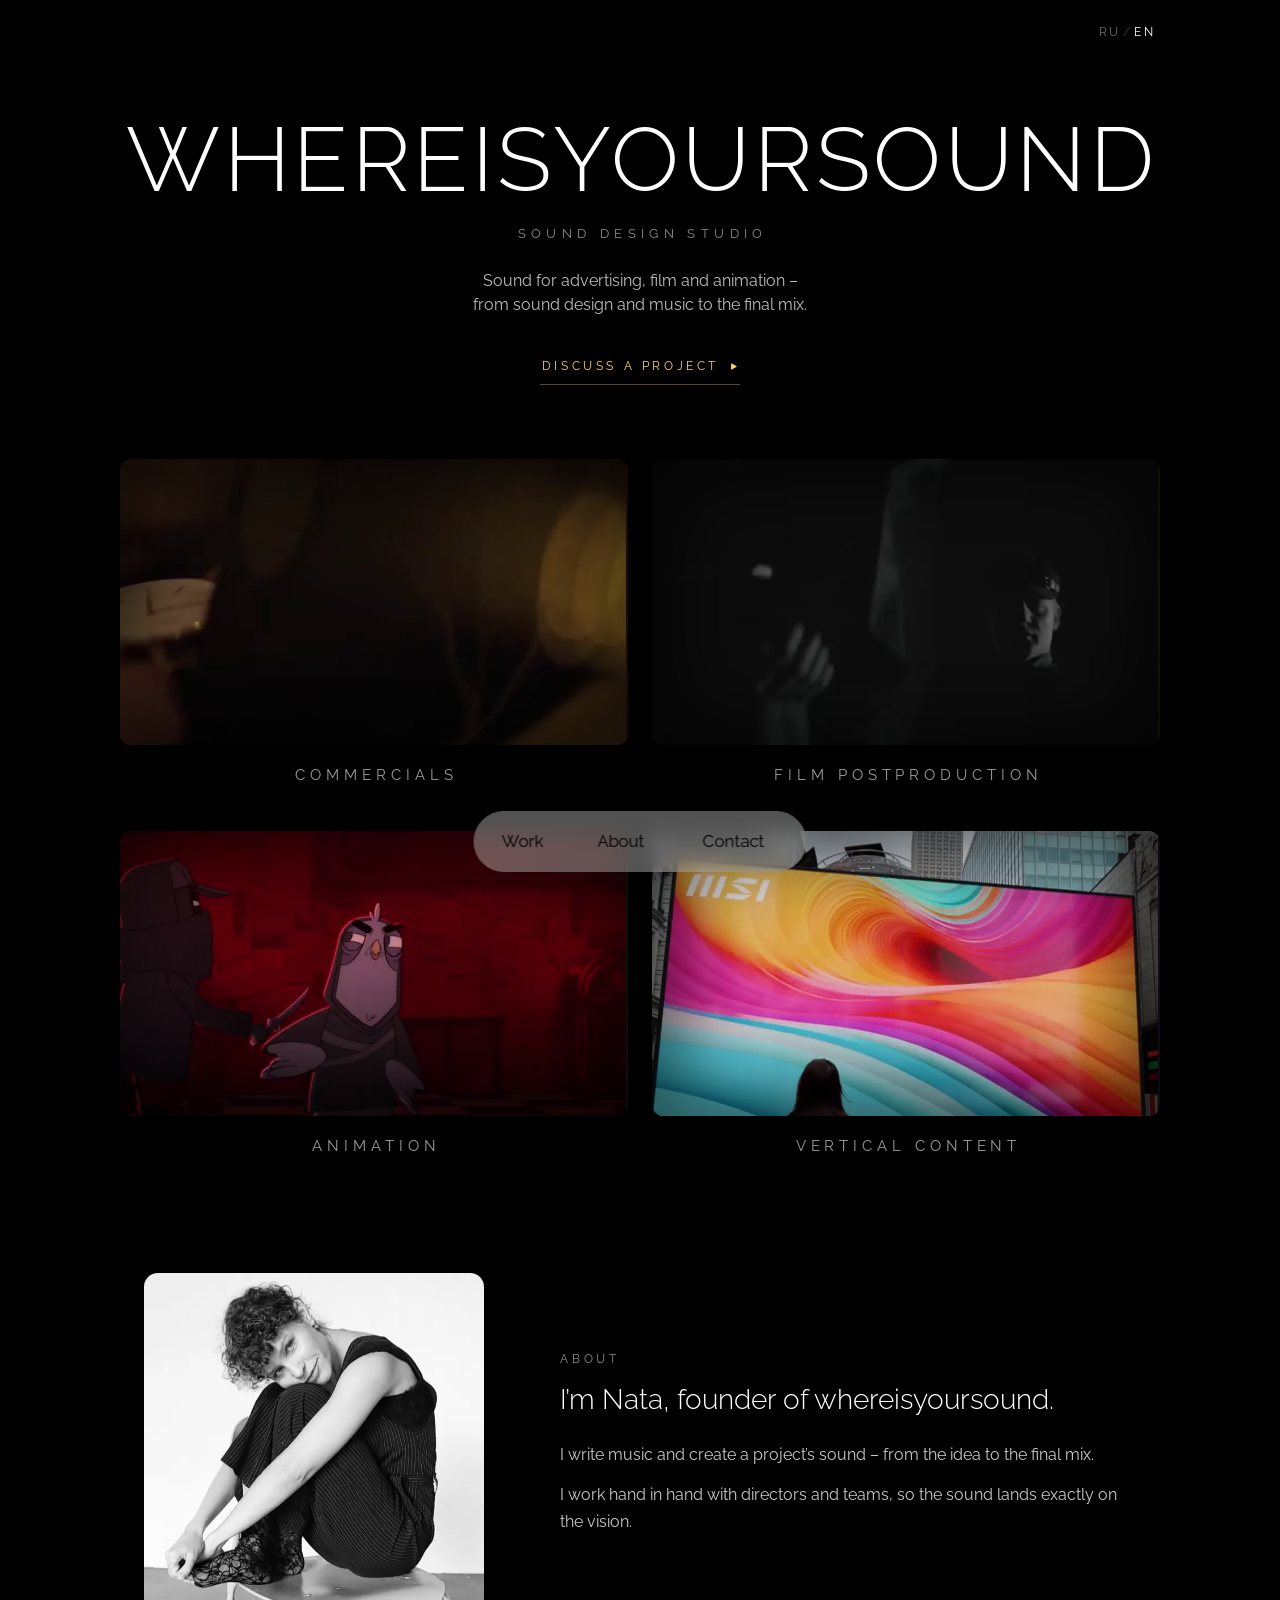
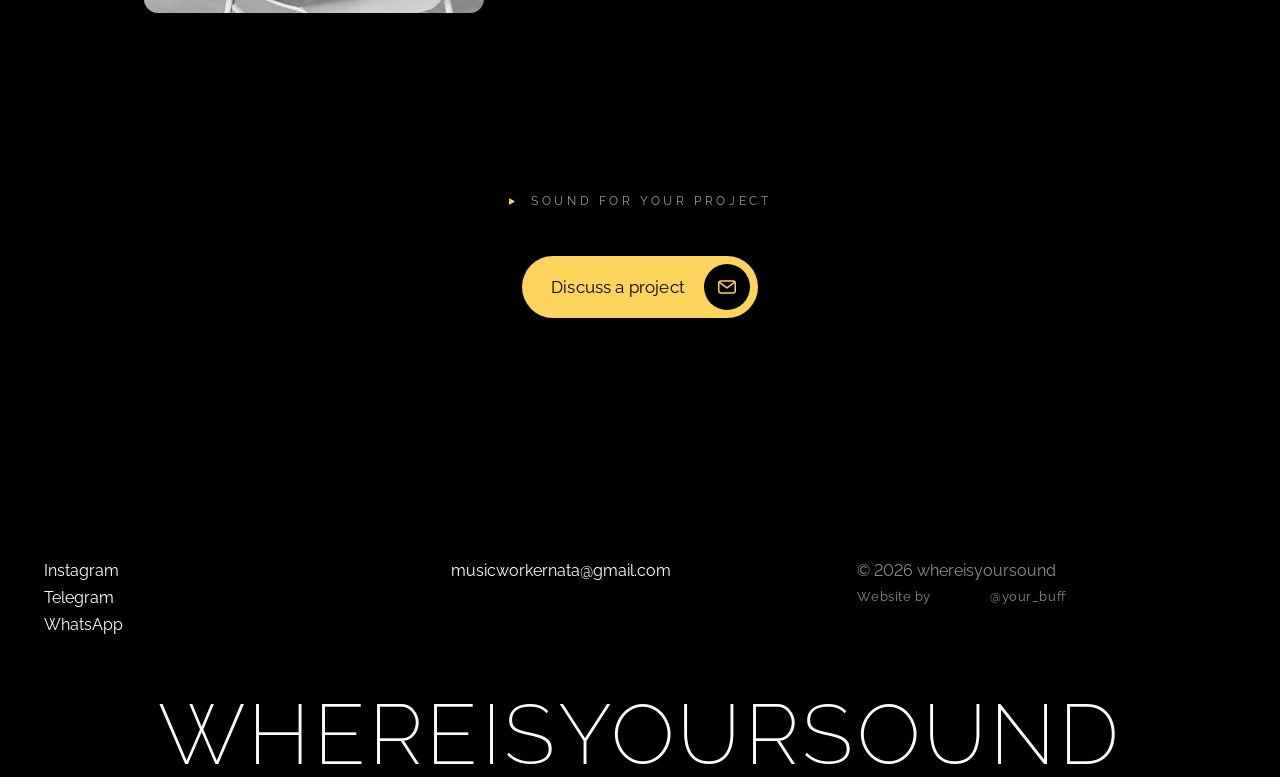
==== commit 1079e382: "Site icon for Google results and home screens A yellow play triangle on black as favicon.ico (16–48p" ====
--- a/index.html
+++ b/index.html
@@ -18,7 +18,11 @@
 <meta property="og:image:height" content="630">
 <meta property="og:image:alt" content="whereisyoursound – sound design studio">
 <meta name="twitter:card" content="summary_large_image">
+<link rel="icon" href="/favicon.ico" sizes="48x48">
+<link rel="icon" href="assets/img/icon-96.png" type="image/png" sizes="96x96">
+<link rel="icon" href="assets/img/icon-192.png" type="image/png" sizes="192x192">
 <link rel="icon" href="assets/img/favicon.svg" type="image/svg+xml">
+<link rel="apple-touch-icon" href="assets/img/apple-touch-icon.png">
 <link rel="preload" href="assets/fonts/raleway-latin-wght-normal.woff2" as="font" type="font/woff2" crossorigin>
 <link rel="preload" href="assets/fonts/raleway-cyrillic-wght-normal.woff2" as="font" type="font/woff2" crossorigin>
 <link rel="preconnect" href="https://kinescope.io">
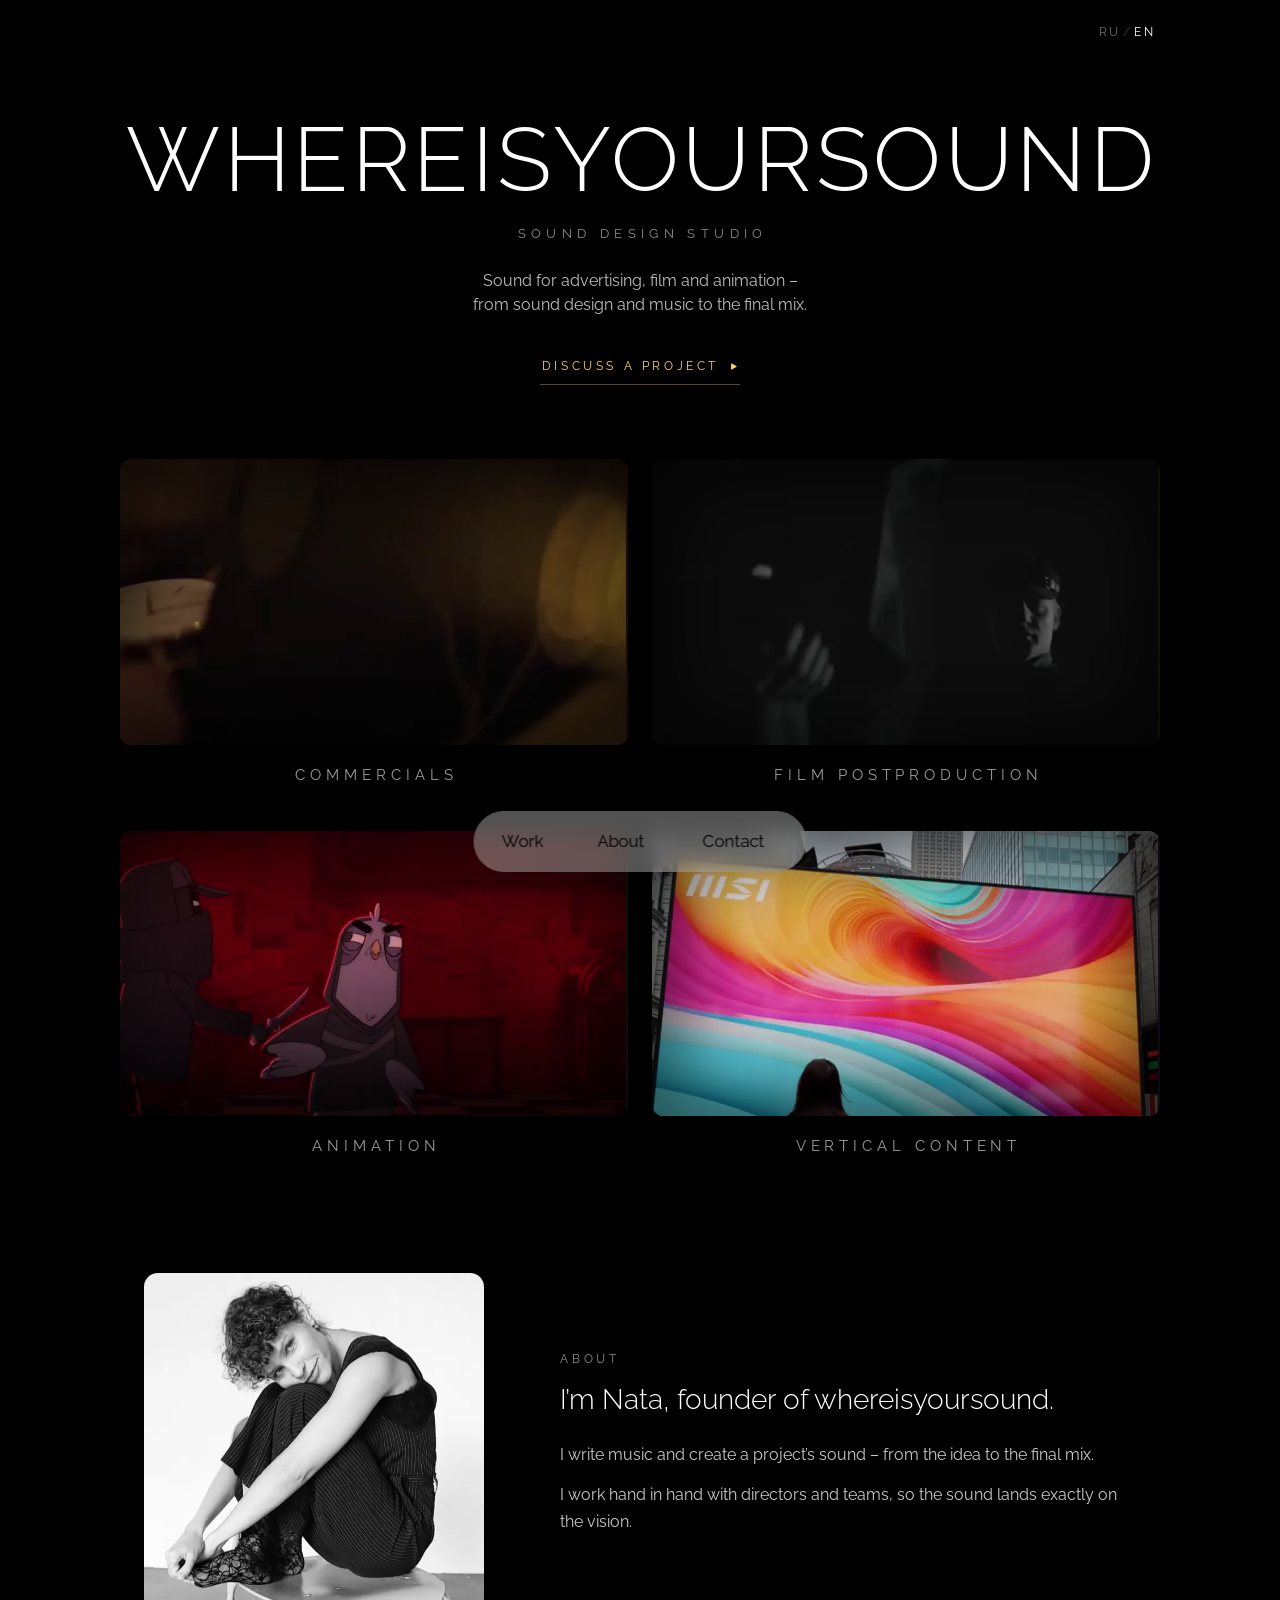
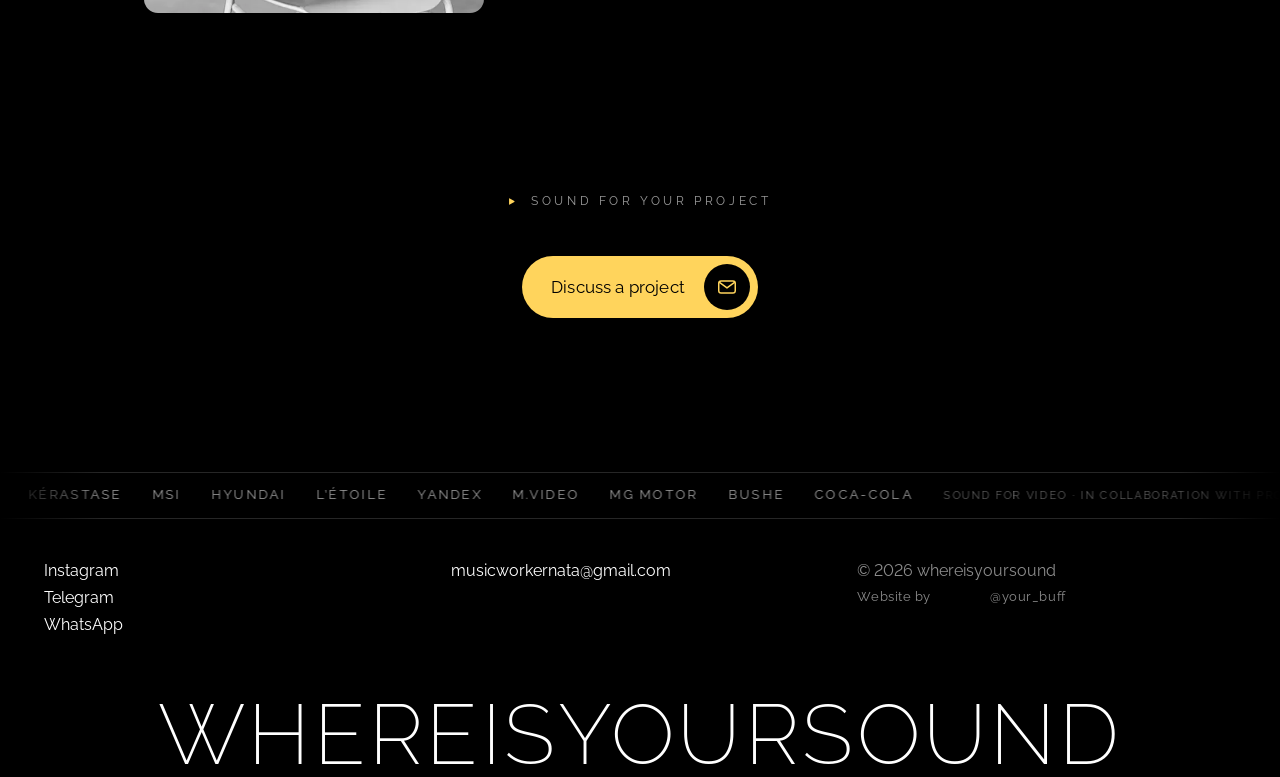
==== commit 86b71c61: "Give the new icons an explicit size So they stay small even if the page shows before its stylesheet." ====
--- a/index.html
+++ b/index.html
@@ -125,6 +125,7 @@
         <svg width="26" height="26" viewBox="0 0 24 24" fill="none" stroke="currentColor" stroke-width="1.6" stroke-linecap="round" aria-hidden="true"><path d="M5 5l14 14M19 5 5 19"/></svg>
       </button>
     </div>
+    <p class="sheet__hint"><svg width="18" height="18" viewBox="0 0 24 24" fill="none" stroke="currentColor" stroke-width="1.7" stroke-linecap="round" stroke-linejoin="round" aria-hidden="true"><path d="M4 15v-3a8 8 0 0 1 16 0v3"/><path d="M4 15a2 2 0 0 1 2-2h1v7H6a2 2 0 0 1-2-2zM20 15a2 2 0 0 0-2-2h-1v7h1a2 2 0 0 0 2-2z"/></svg><span data-i18n="soundHint">Смотрите со звуком – лучше в наушниках</span></p>
     <div class="cards" id="cards"></div>
   </div>
 </dialog>
--- a/assets/css/style.css
+++ b/assets/css/style.css
@@ -554,6 +554,48 @@
   .nav.is-away { opacity: 0; transform: translate(-50%, 16px); pointer-events: none; }
 }
 
+/* the work is the sound: a quiet hint under the section title and a small
+   headphones mark on each video */
+.sheet__hint {
+  display: flex; align-items: center; gap: 10px; margin: -6px 0 28px;
+  font-size: 12px; letter-spacing: 0.24em; text-transform: uppercase; color: #9a9a9a;
+}
+.sheet__hint svg { width: 18px; height: 18px; flex: none; color: var(--tri); }
+@media (max-width: 480px) { .sheet__hint { font-size: 10px; letter-spacing: 0.14em; gap: 8px; } }
+.card__sound {
+  position: absolute; z-index: 3; left: 10px; bottom: 10px; display: grid; place-items: center;
+  width: 30px; height: 30px; border-radius: 50%; background: rgba(0, 0, 0, 0.5); color: var(--tri);
+  -webkit-backdrop-filter: blur(6px); backdrop-filter: blur(6px); pointer-events: none;
+  transition: opacity 0.3s var(--ios);
+}
+.card__sound svg { width: 16px; height: 16px; }
+.card__btn.is-playing .card__sound { opacity: 0; }
+
+/* share button on the corner of each video, and the little note that
+   confirms the link was copied */
+.card__share {
+  position: absolute; z-index: 4; top: 10px; right: 10px; display: grid; place-items: center;
+  width: 34px; height: 34px; padding: 0; border: 0; border-radius: 50%;
+  background: rgba(0, 0, 0, 0.55); color: #fff; cursor: var(--cursor-link);
+  -webkit-backdrop-filter: blur(6px); backdrop-filter: blur(6px);
+  opacity: 0.85; transition: opacity 0.25s, background-color 0.25s, transform 0.4s var(--spring);
+}
+.card__share svg { width: 17px; height: 17px; }
+.card__share:hover { opacity: 1; background: var(--tri); color: #000; }
+.card__share:active { transform: scale(0.9); transition-duration: 0.1s; }
+@media (hover: hover) and (pointer: fine) {
+  .card__share { opacity: 0; }
+  .card:hover .card__share, .card__share:focus-visible { opacity: 0.9; }
+}
+.card.is-linked .card__btn { box-shadow: 0 0 0 2px var(--tri), 0 0 40px rgba(255, 212, 92, 0.35); }
+.toast {
+  position: fixed; z-index: 120; left: 50%; bottom: 96px; transform: translate(-50%, 12px);
+  padding: 11px 18px; border-radius: 999px; background: rgba(28, 28, 28, 0.95); color: #fff;
+  font-size: 14px; letter-spacing: 0.02em; opacity: 0; pointer-events: none;
+  transition: opacity 0.25s var(--ios), transform 0.45s var(--spring);
+}
+.toast.is-on { opacity: 1; transform: translate(-50%, 0); }
+
 /* ---------- Scroll trail (drawn by assets/js/trail.js) ---------- */
 .trail { position: absolute; top: 0; left: 0; z-index: 30; pointer-events: none; overflow: visible; }
 
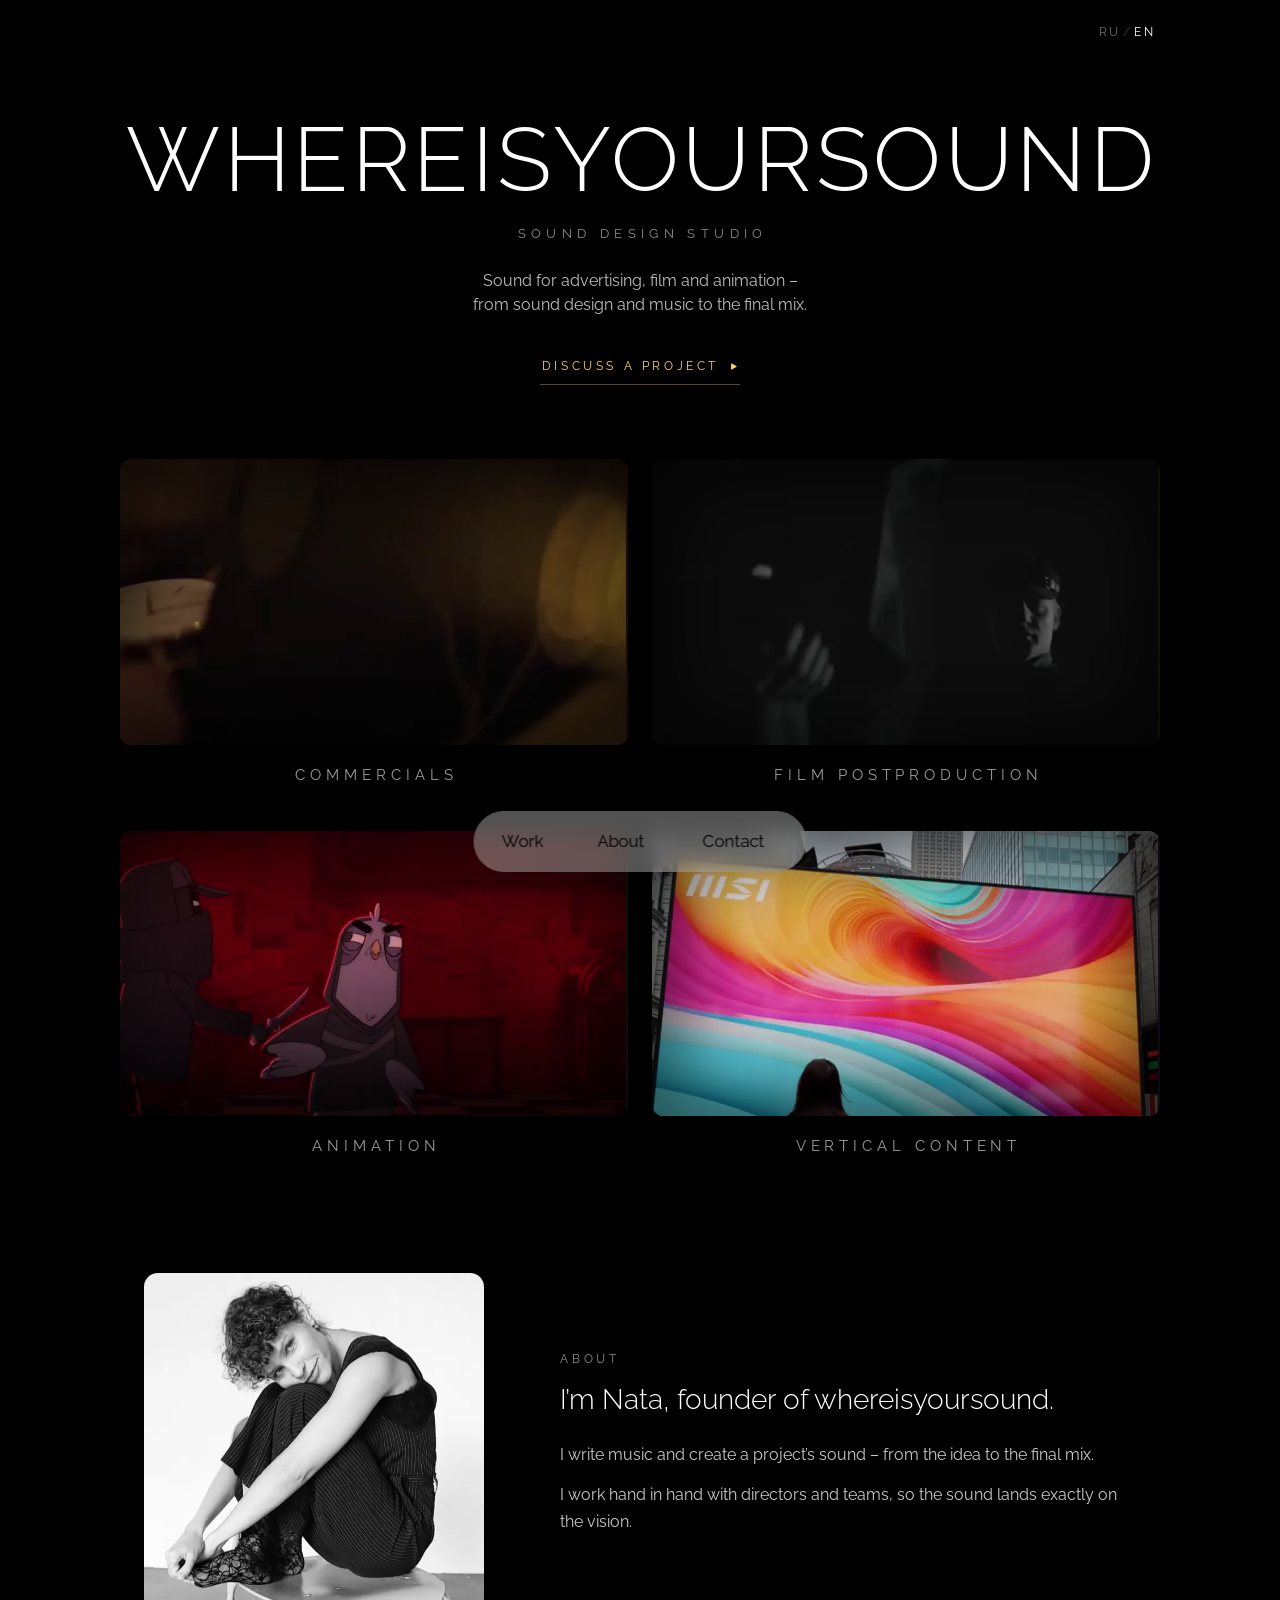
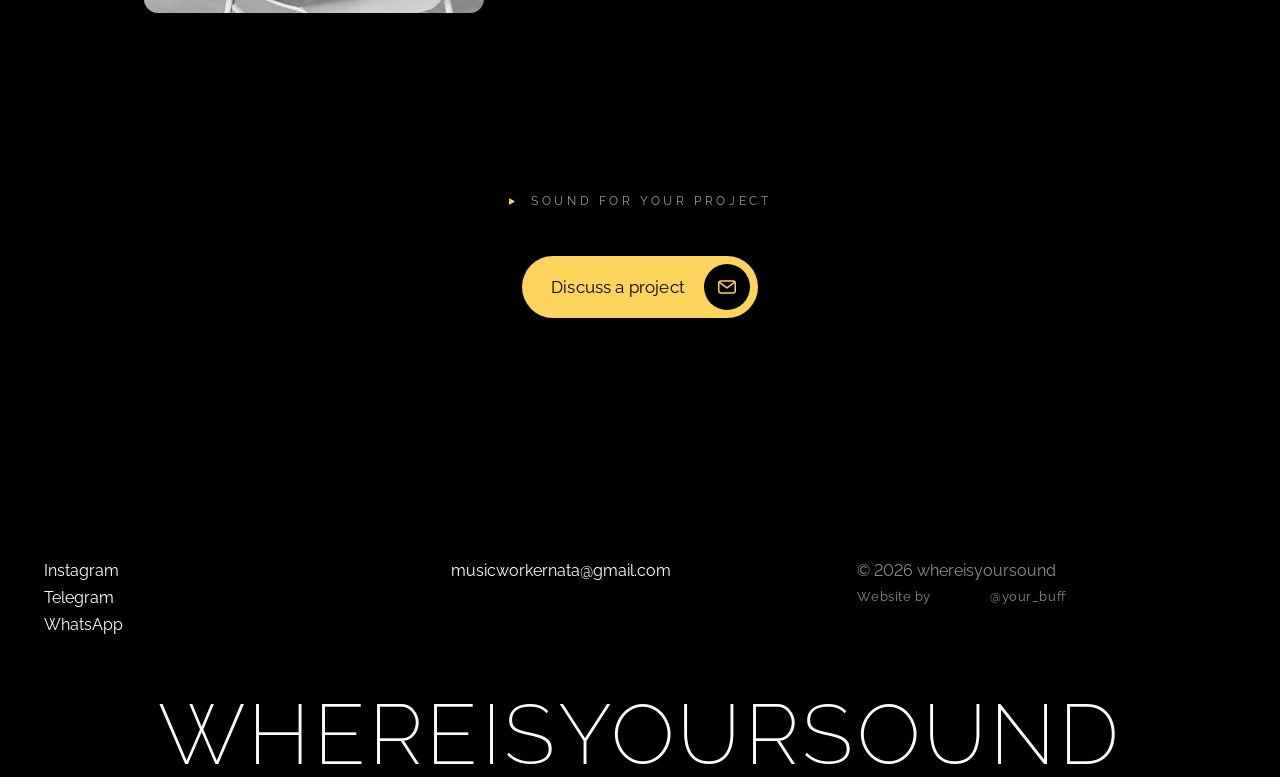
==== commit 066d4b73: "Videos open full screen; the hint is just "Watch with sound" - A video started from its card goes fu" ====
--- a/index.html
+++ b/index.html
@@ -125,7 +125,7 @@
         <svg width="26" height="26" viewBox="0 0 24 24" fill="none" stroke="currentColor" stroke-width="1.6" stroke-linecap="round" aria-hidden="true"><path d="M5 5l14 14M19 5 5 19"/></svg>
       </button>
     </div>
-    <p class="sheet__hint"><svg width="18" height="18" viewBox="0 0 24 24" fill="none" stroke="currentColor" stroke-width="1.7" stroke-linecap="round" stroke-linejoin="round" aria-hidden="true"><path d="M4 15v-3a8 8 0 0 1 16 0v3"/><path d="M4 15a2 2 0 0 1 2-2h1v7H6a2 2 0 0 1-2-2zM20 15a2 2 0 0 0-2-2h-1v7h1a2 2 0 0 0 2-2z"/></svg><span data-i18n="soundHint">Смотрите со звуком – лучше в наушниках</span></p>
+    <p class="sheet__hint"><svg width="18" height="18" viewBox="0 0 24 24" fill="none" stroke="currentColor" stroke-width="1.7" stroke-linecap="round" stroke-linejoin="round" aria-hidden="true"><path d="M11 5 6 9H3v6h3l5 4z"/><path d="M15.5 8.5a5 5 0 0 1 0 7M18.5 5.5a9 9 0 0 1 0 13"/></svg><span data-i18n="soundHint">Смотрите со звуком</span></p>
     <div class="cards" id="cards"></div>
   </div>
 </dialog>
--- a/assets/css/style.css
+++ b/assets/css/style.css
@@ -557,7 +557,7 @@
 /* the work is the sound: a quiet hint under the section title and a small
    headphones mark on each video */
 .sheet__hint {
-  display: flex; align-items: center; gap: 10px; margin: -6px 0 28px;
+  display: flex; align-items: center; gap: 10px; margin: 6px 0 28px; line-height: 1.6;
   font-size: 12px; letter-spacing: 0.24em; text-transform: uppercase; color: #9a9a9a;
 }
 .sheet__hint svg { width: 18px; height: 18px; flex: none; color: var(--tri); }
@@ -570,6 +570,20 @@
 }
 .card__sound svg { width: 16px; height: 16px; }
 .card__btn.is-playing .card__sound { opacity: 0; }
+
+/* a playing video in full screen: the real one, or – where that isn't
+   possible (iPhone) – the card filling the window */
+.card__btn:fullscreen, .card__btn:-webkit-full-screen { border-radius: 0; background: #000; }
+.card__btn.is-full {
+  position: fixed; inset: 0; z-index: 200; width: 100vw; height: 100vh; height: 100dvh;
+  aspect-ratio: auto; border-radius: 0; background: #000; transform: none !important;
+}
+.has-full .card__share, .has-full .nav { visibility: hidden; }
+.card__unfull {
+  position: absolute; z-index: 5; top: max(12px, env(safe-area-inset-top)); right: 12px;
+  display: grid; place-items: center; width: 44px; height: 44px; border-radius: 50%;
+  background: rgba(0, 0, 0, 0.6); color: #fff; cursor: var(--cursor-link);
+}
 
 /* share button on the corner of each video, and the little note that
    confirms the link was copied */
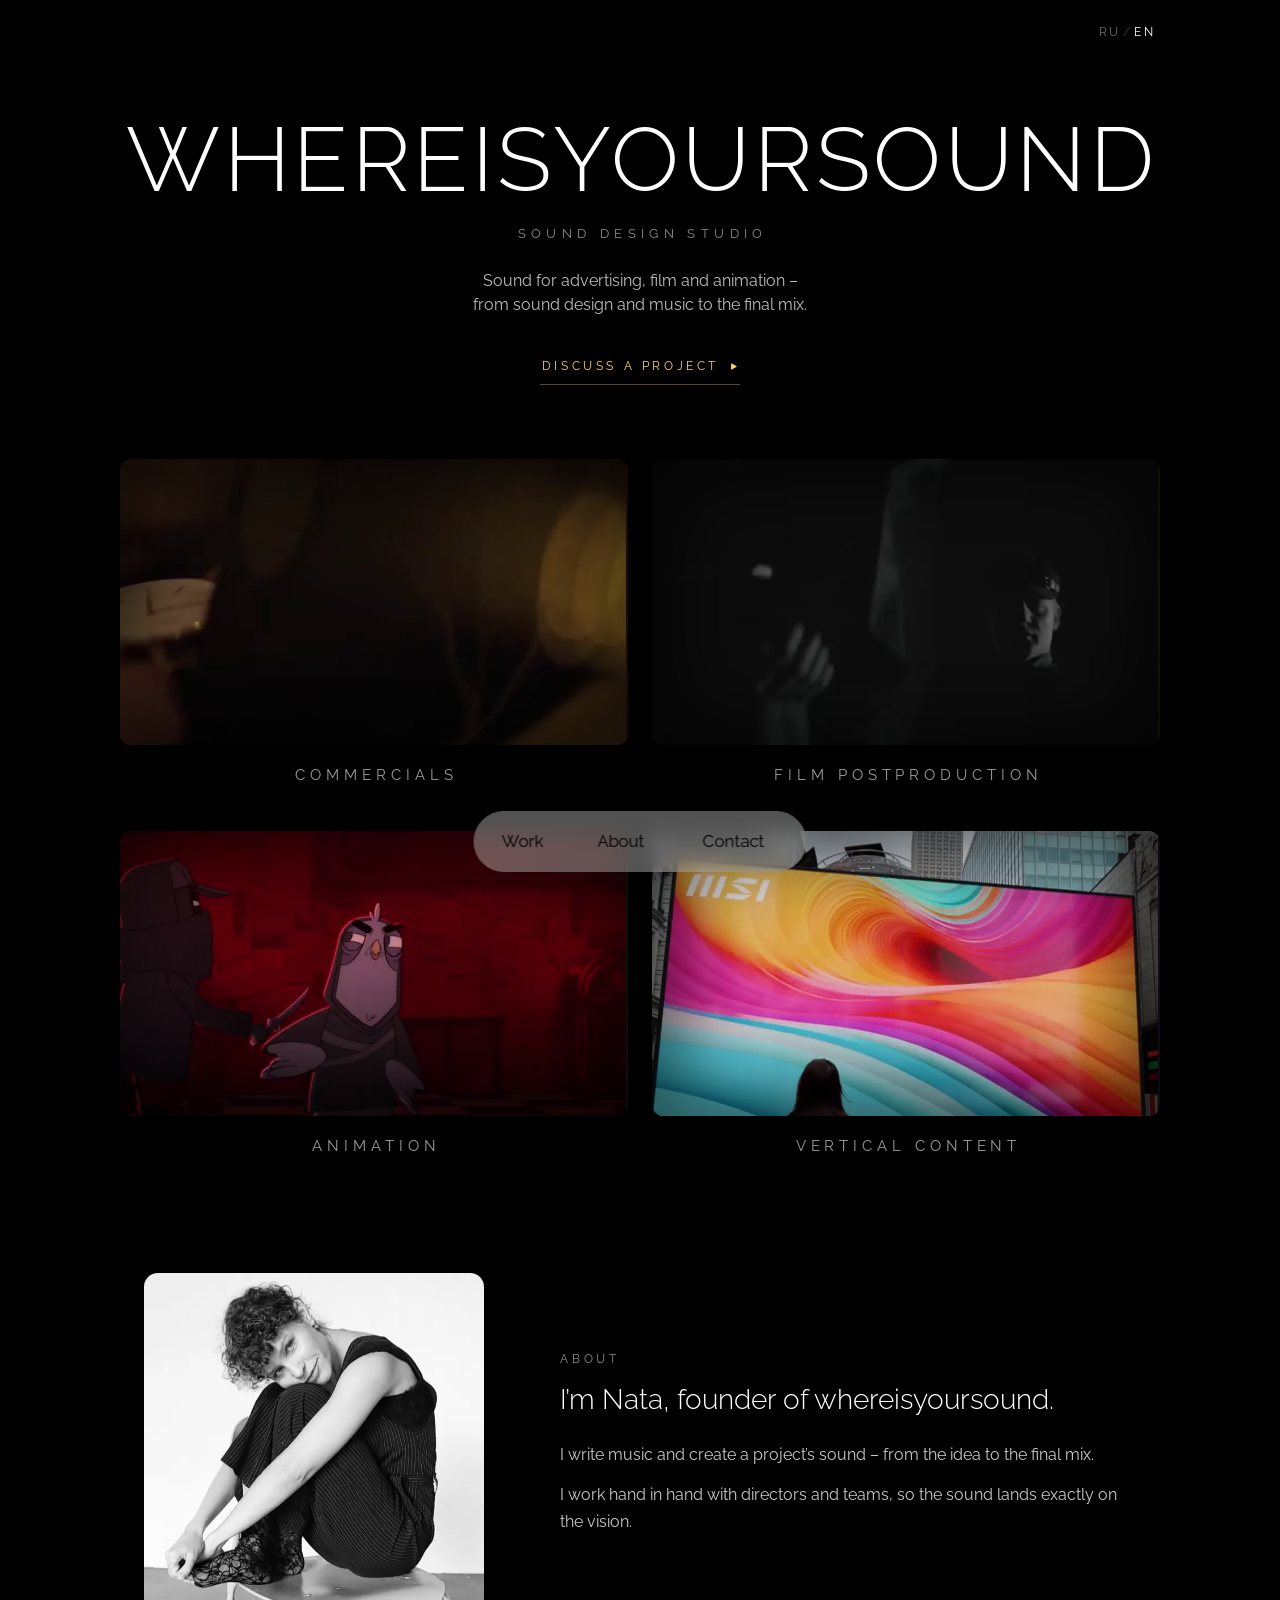
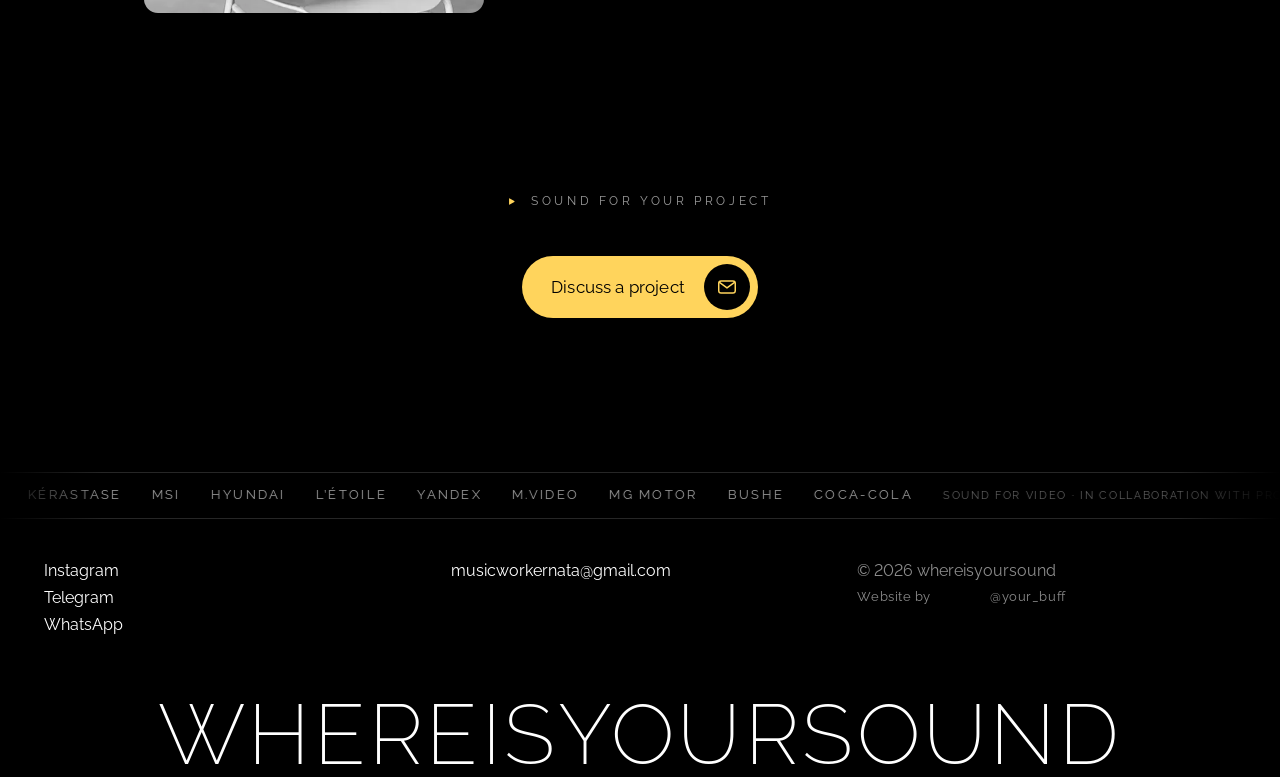
==== commit 688d9e38: "Sections: drop the "Watch with sound" line, keep the speaker marks Co-Authored-By: Claude Opus 5.5 <" ====
--- a/index.html
+++ b/index.html
@@ -125,7 +125,6 @@
         <svg width="26" height="26" viewBox="0 0 24 24" fill="none" stroke="currentColor" stroke-width="1.6" stroke-linecap="round" aria-hidden="true"><path d="M5 5l14 14M19 5 5 19"/></svg>
       </button>
     </div>
-    <p class="sheet__hint"><svg width="18" height="18" viewBox="0 0 24 24" fill="none" stroke="currentColor" stroke-width="1.7" stroke-linecap="round" stroke-linejoin="round" aria-hidden="true"><path d="M11 5 6 9H3v6h3l5 4z"/><path d="M15.5 8.5a5 5 0 0 1 0 7M18.5 5.5a9 9 0 0 1 0 13"/></svg><span data-i18n="soundHint">Смотрите со звуком</span></p>
     <div class="cards" id="cards"></div>
   </div>
 </dialog>
--- a/assets/css/style.css
+++ b/assets/css/style.css
@@ -554,14 +554,7 @@
   .nav.is-away { opacity: 0; transform: translate(-50%, 16px); pointer-events: none; }
 }
 
-/* the work is the sound: a quiet hint under the section title and a small
-   headphones mark on each video */
-.sheet__hint {
-  display: flex; align-items: center; gap: 10px; margin: 6px 0 28px; line-height: 1.6;
-  font-size: 12px; letter-spacing: 0.24em; text-transform: uppercase; color: #9a9a9a;
-}
-.sheet__hint svg { width: 18px; height: 18px; flex: none; color: var(--tri); }
-@media (max-width: 480px) { .sheet__hint { font-size: 10px; letter-spacing: 0.14em; gap: 8px; } }
+/* the work is the sound: a small speaker mark on each video */
 .card__sound {
   position: absolute; z-index: 3; left: 10px; bottom: 10px; display: grid; place-items: center;
   width: 30px; height: 30px; border-radius: 50%; background: rgba(0, 0, 0, 0.5); color: var(--tri);
@@ -571,19 +564,9 @@
 .card__sound svg { width: 16px; height: 16px; }
 .card__btn.is-playing .card__sound { opacity: 0; }
 
-/* a playing video in full screen: the real one, or – where that isn't
-   possible (iPhone) – the card filling the window */
-.card__btn:fullscreen, .card__btn:-webkit-full-screen { border-radius: 0; background: #000; }
-.card__btn.is-full {
-  position: fixed; inset: 0; z-index: 200; width: 100vw; height: 100vh; height: 100dvh;
-  aspect-ratio: auto; border-radius: 0; background: #000; transform: none !important;
-}
-.has-full .card__share, .has-full .nav { visibility: hidden; }
-.card__unfull {
-  position: absolute; z-index: 5; top: max(12px, env(safe-area-inset-top)); right: 12px;
-  display: grid; place-items: center; width: 44px; height: 44px; border-radius: 50%;
-  background: rgba(0, 0, 0, 0.6); color: #fff; cursor: var(--cursor-link);
-}
+/* the other videos dim a little while one is being watched */
+#cards .card__btn video { transition: filter 0.5s var(--ios); }
+#cards.is-watching .card:not(.is-linked) .card__btn:not(.is-playing) video { filter: brightness(0.55) saturate(0.7); }
 
 /* share button on the corner of each video, and the little note that
    confirms the link was copied */
